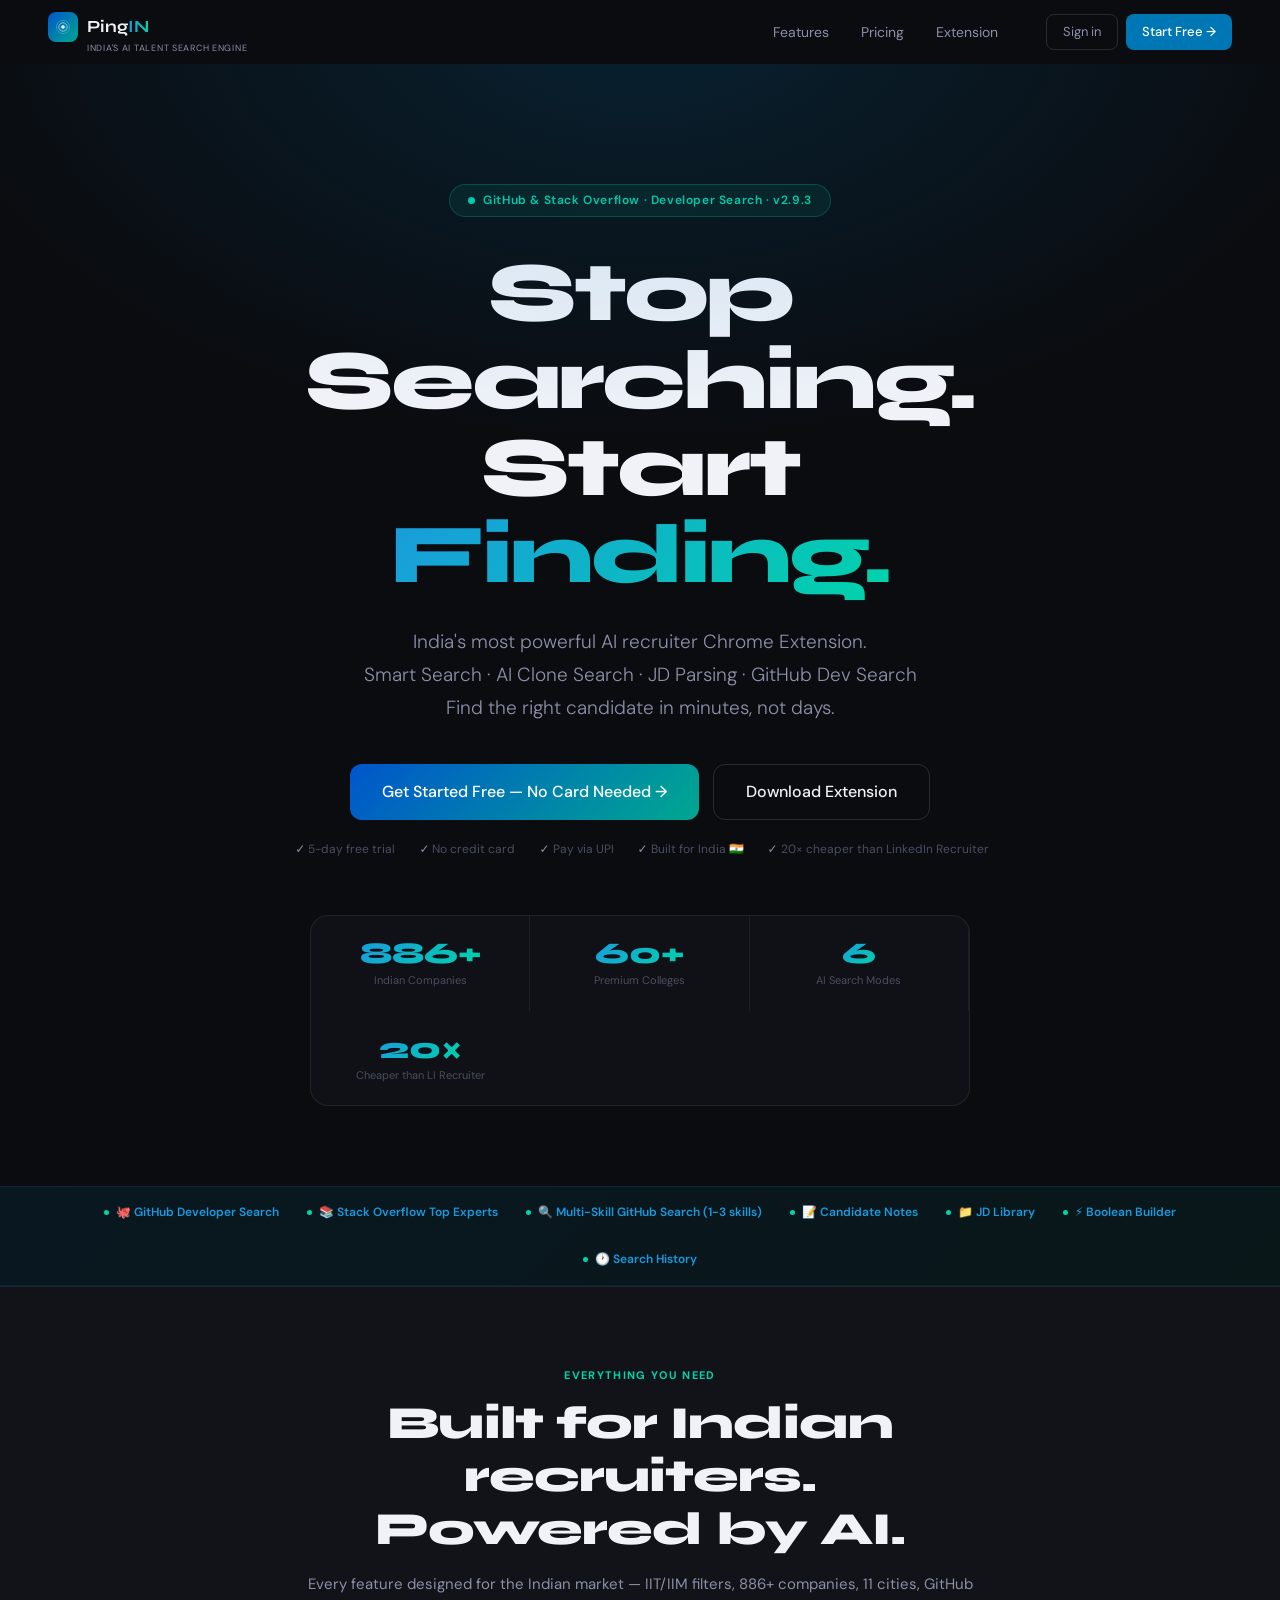
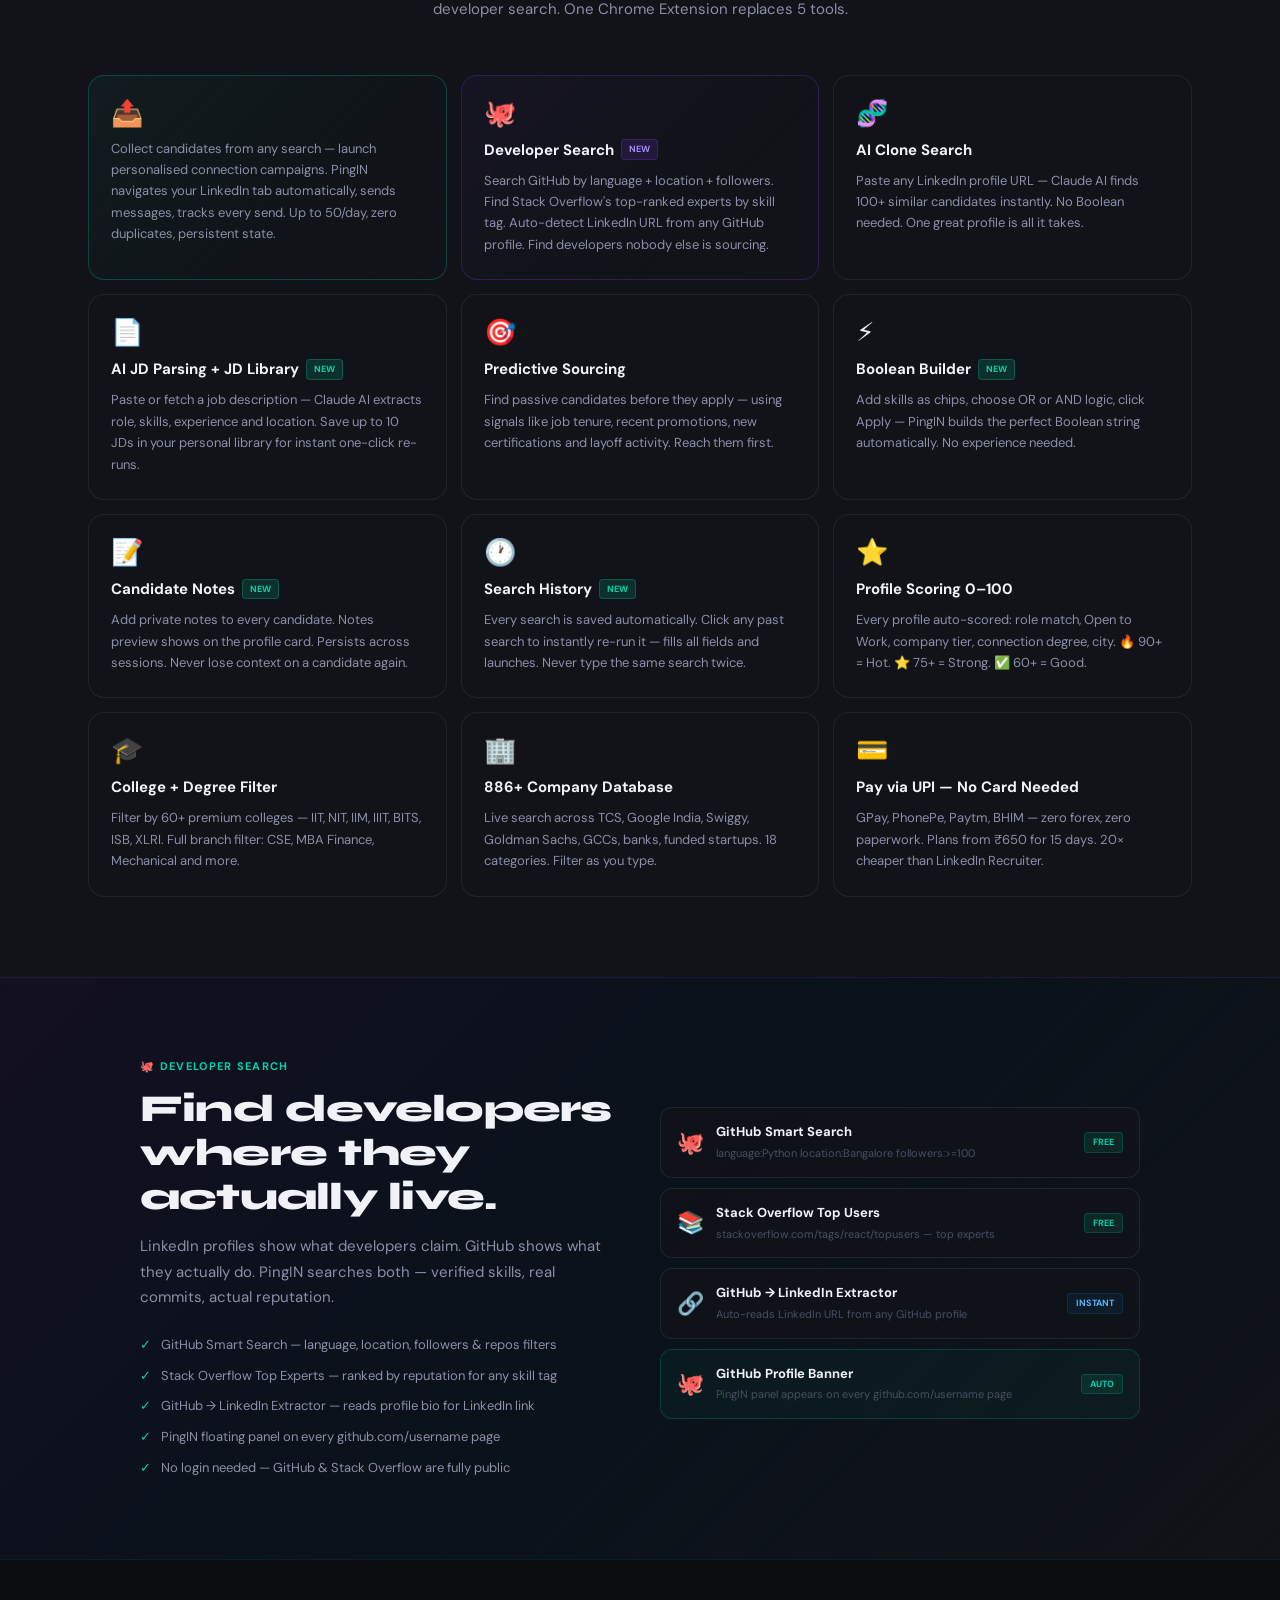
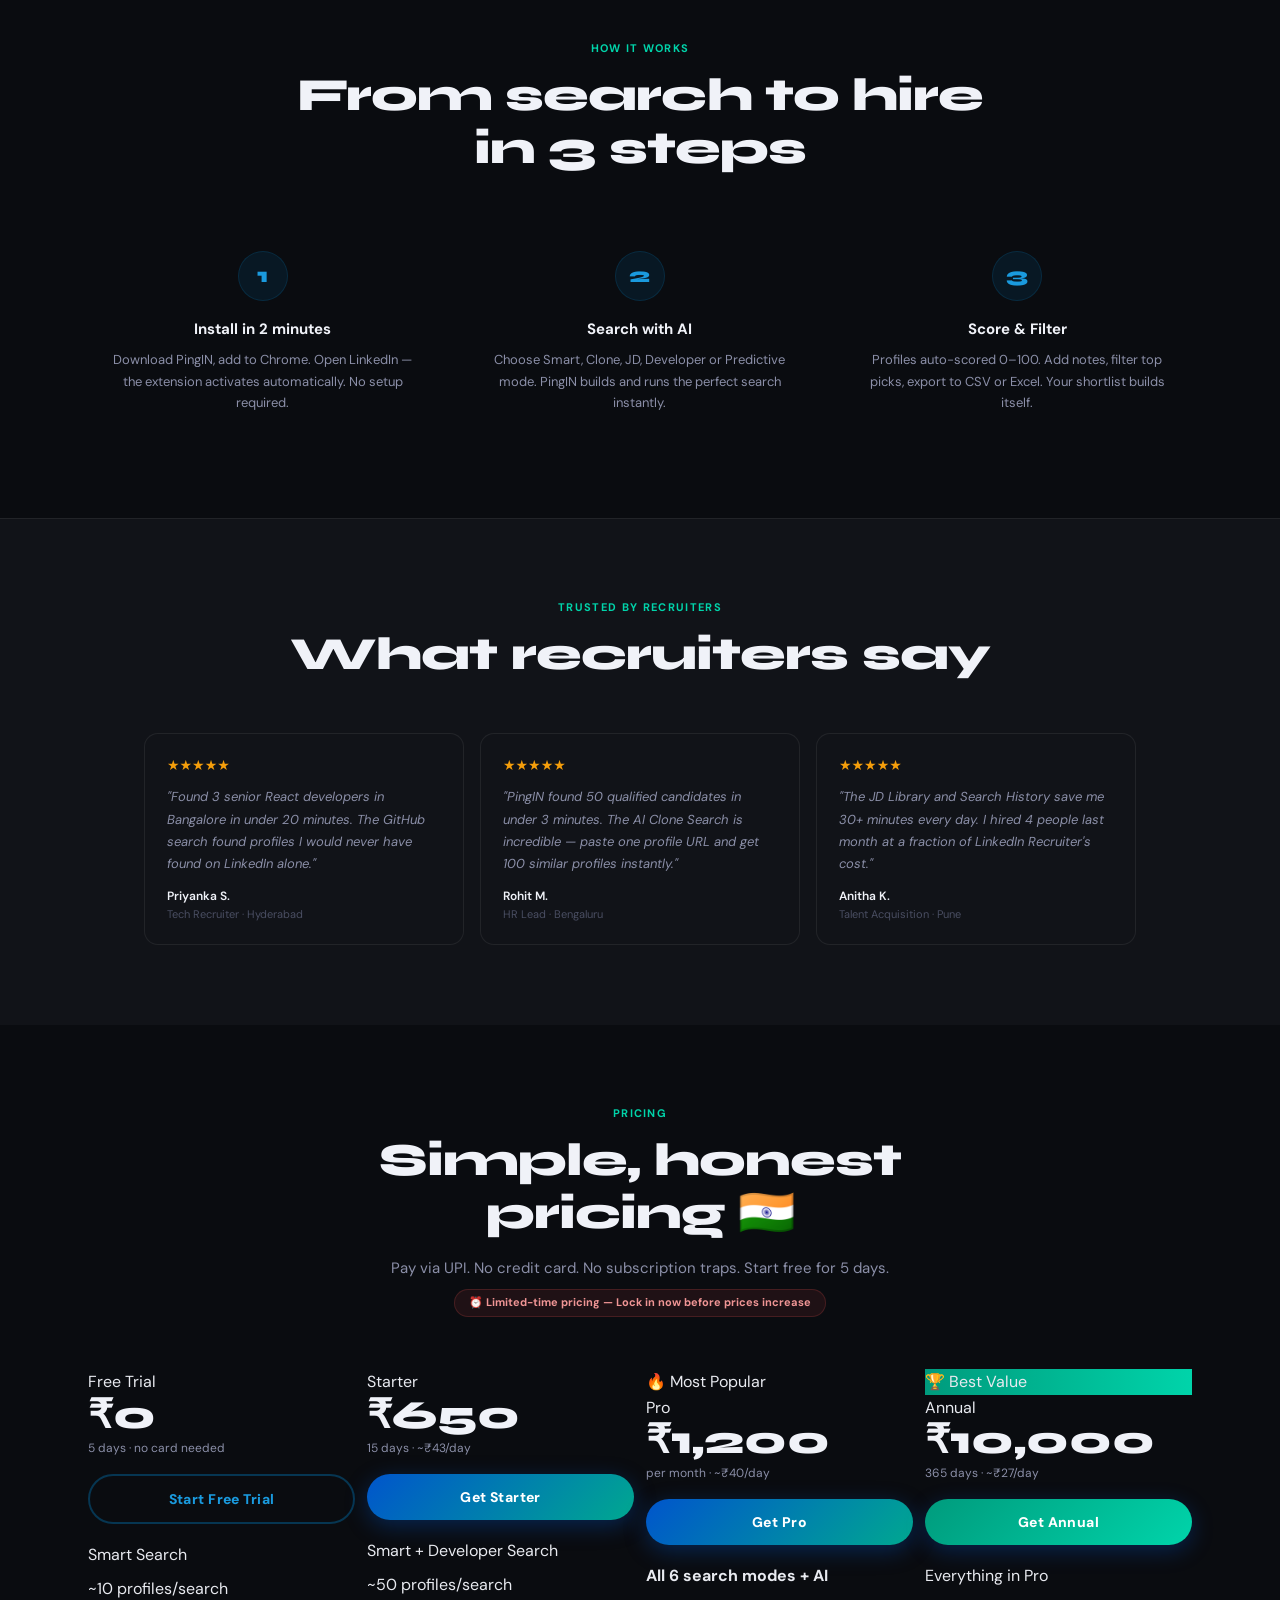
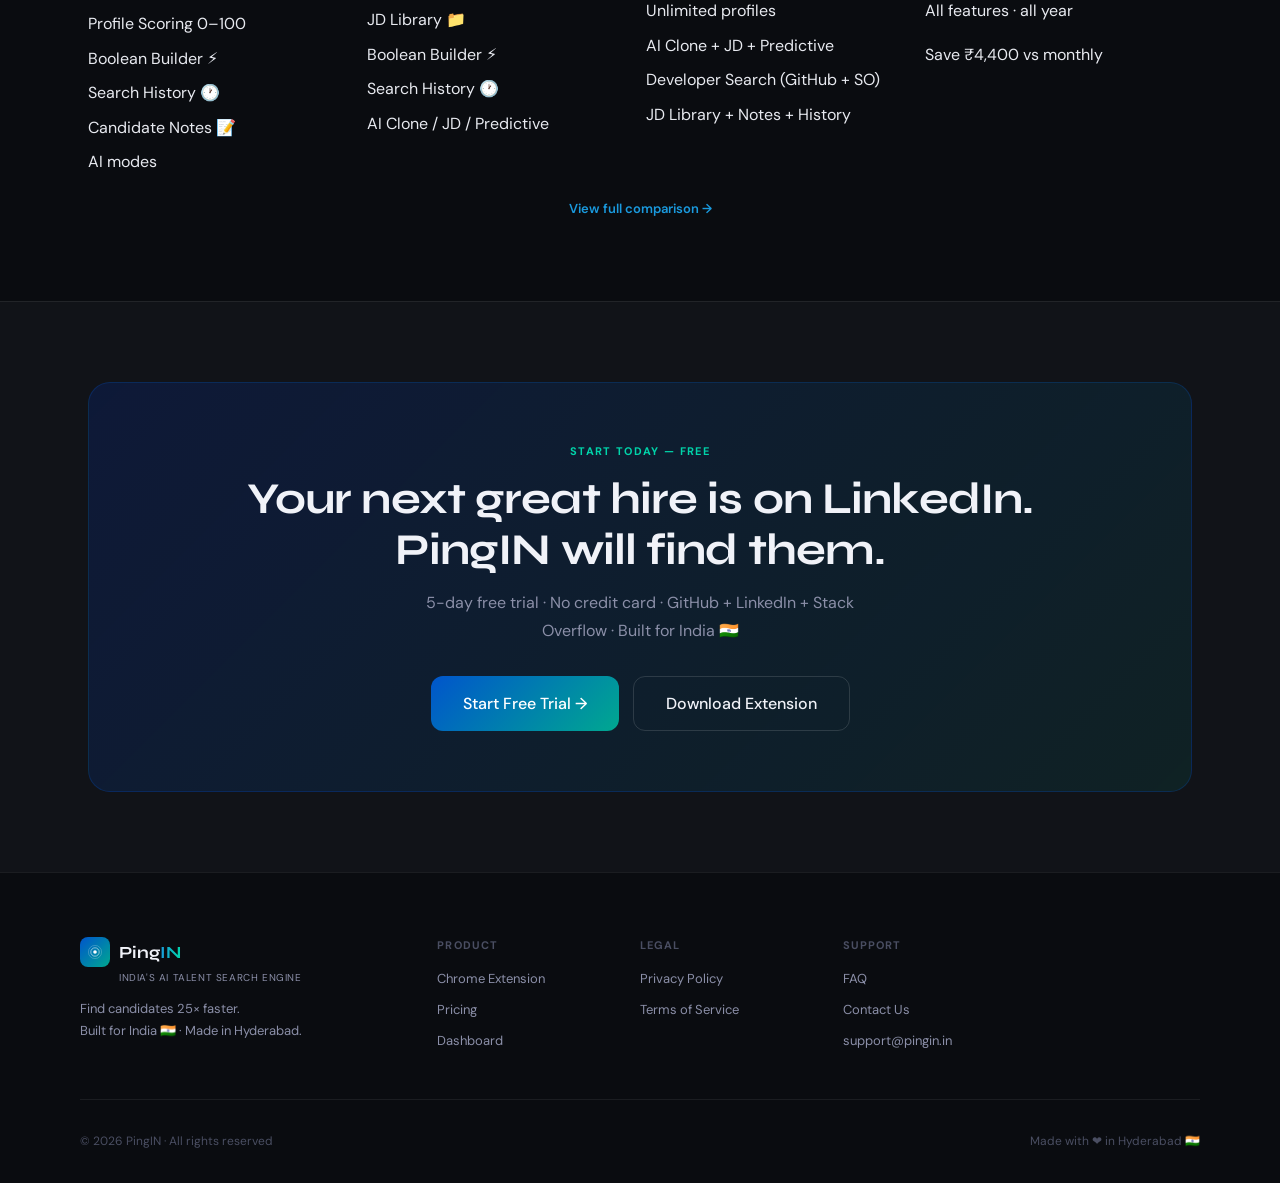
==== index.html @ f62a5e41 "Add files via upload" ====
<!DOCTYPE html>
<html lang="en">
<head>
<meta charset="UTF-8">
<meta name="viewport" content="width=device-width,initial-scale=1.0">
<title>PingIN — India's AI Talent Search Engine</title>
<meta name="description" content="India's most powerful AI recruiter Chrome Extension. Smart Search, AI Clone Search, JD Parsing, Developer Search on GitHub &amp; Stack Overflow. Find candidates 25× faster.">
<link rel="icon" type="image/svg+xml" href="images/favicon.svg">
<link rel="preconnect" href="https://fonts.googleapis.com">
<link href="https://fonts.googleapis.com/css2?family=Syne:wght@700;800;900&family=DM+Sans:opsz,wght@9..40,400;9..40,500;9..40,600&display=swap" rel="stylesheet">
<link rel="stylesheet" href="css/main.css">
<style>
.hero{padding:120px 0 80px;text-align:center;position:relative;overflow:hidden;}
.hero::before{content:'';position:absolute;inset:0;background:radial-gradient(ellipse 80% 55% at 50% -5%,rgba(0,119,181,.2) 0%,transparent 70%);pointer-events:none;}
.hero-inner{max-width:880px;margin:0 auto;padding:0 clamp(20px,4vw,48px);}
.hero-tag{display:inline-flex;align-items:center;gap:8px;background:rgba(0,212,170,.08);border:1px solid rgba(0,212,170,.25);border-radius:100px;padding:6px 18px;font-size:12px;color:#00D4AA;font-weight:600;margin-bottom:32px;letter-spacing:.05em;white-space:normal;}
.hero-tag-dot{width:7px;height:7px;border-radius:50%;background:#00D4AA;animation:blink 2s ease-in-out infinite;flex-shrink:0;}
@keyframes blink{0%,100%{opacity:1}50%{opacity:.25}}
.hero-title{font-family:'Syne',sans-serif;font-size:clamp(40px,7vw,84px);font-weight:900;letter-spacing:-.035em;line-height:1.04;color:#F0F2F8;margin-bottom:26px;}
.grad{background:linear-gradient(135deg,#1A9ADE 0%,#00D4AA 100%);-webkit-background-clip:text;-webkit-text-fill-color:transparent;background-clip:text;}
.hero-sub{font-size:clamp(15px,2vw,19px);color:#8B8FA8;line-height:1.75;max-width:620px;margin:0 auto 40px;}
.hero-actions{display:flex;gap:14px;justify-content:center;flex-wrap:wrap;margin-bottom:20px;}
.hero-trust{display:flex;gap:20px;justify-content:center;flex-wrap:wrap;font-size:12px;color:#4A4E62;margin-bottom:56px;}
.hero-trust strong{color:#8B8FA8;}
.hero-stats{display:grid;grid-template-columns:repeat(3,1fr);border:1px solid rgba(255,255,255,.07);border-radius:18px;overflow:hidden;max-width:660px;margin:0 auto;background:rgba(17,19,24,.8);}
.hs{padding:22px 16px;text-align:center;border-right:1px solid rgba(255,255,255,.06);}
.hs:last-child{border-right:none;}
.hs-n{font-family:'Syne',sans-serif;font-size:30px;font-weight:900;color:#F0F2F8;line-height:1;margin-bottom:5px;}
.hs-l{font-size:11px;color:#4A4E62;line-height:1.4;}

.new-strip{background:linear-gradient(135deg,rgba(0,119,181,.1),rgba(0,212,170,.06));border-top:1px solid rgba(0,119,181,.2);border-bottom:1px solid rgba(0,119,181,.15);padding:16px 0;overflow:hidden;}
.new-strip-inner{display:flex;gap:28px;align-items:center;justify-content:center;flex-wrap:wrap;padding:0 clamp(20px,4vw,48px);}
.ns-item{display:flex;align-items:center;gap:7px;font-size:12px;font-weight:600;color:#1A9ADE;white-space:nowrap;}
.ns-dot{width:5px;height:5px;border-radius:50%;background:#00D4AA;flex-shrink:0;}

.features-grid{display:grid;grid-template-columns:repeat(3,1fr);gap:14px;}
@media(max-width:900px){.features-grid{grid-template-columns:repeat(2,1fr);}}
@media(max-width:560px){.features-grid{grid-template-columns:1fr;}}
.feat-card{background:var(--surf);border:1px solid var(--border);border-radius:16px;padding:24px 22px;transition:border-color .2s,transform .2s;}
.feat-card:hover{border-color:rgba(0,119,181,.3);transform:translateY(-2px);}
.feat-card.hl{border-color:rgba(0,212,170,.25);background:linear-gradient(135deg,rgba(0,212,170,.05) 0%,var(--surf) 70%);}
.feat-card.hl2{border-color:rgba(124,58,237,.25);background:linear-gradient(135deg,rgba(124,58,237,.05) 0%,var(--surf) 70%);}
.feat-icon{font-size:26px;margin-bottom:12px;line-height:1;}
.feat-title{font-size:15px;font-weight:700;color:#F0F2F8;margin-bottom:8px;display:flex;align-items:center;gap:7px;flex-wrap:wrap;}
.feat-badge{font-size:9px;background:rgba(0,212,170,.15);color:#00D4AA;border:1px solid rgba(0,212,170,.25);border-radius:4px;padding:2px 7px;font-weight:700;}
.feat-badge.p{background:rgba(124,58,237,.15);color:#A78BFA;border-color:rgba(124,58,237,.25);}
.feat-desc{font-size:13px;color:#8B8FA8;line-height:1.65;}

.how-grid{display:grid;grid-template-columns:repeat(3,1fr);gap:28px;margin-top:36px;}
@media(max-width:800px){.how-grid{display:grid;grid-template-columns:repeat(3,1fr);gap:28px;margin-top:36px;}}
@media(max-width:480px){.how-grid{display:grid;grid-template-columns:repeat(3,1fr);gap:28px;margin-top:36px;}}
.how-step{text-align:center;padding:24px 16px;}
.how-num{width:50px;height:50px;border-radius:50%;background:rgba(0,119,181,.12);color:#1A9ADE;font-size:21px;font-weight:900;font-family:'Syne',sans-serif;display:flex;align-items:center;justify-content:center;margin:0 auto 16px;border:1px solid rgba(0,119,181,.2);}
.how-title{font-size:15px;font-weight:700;color:#F0F2F8;margin-bottom:8px;}
.how-desc{font-size:13px;color:#8B8FA8;line-height:1.65;}

.dev-section{background:linear-gradient(135deg,rgba(124,58,237,.08),rgba(0,119,181,.06),var(--surf));border-top:1px solid rgba(124,58,237,.15);border-bottom:1px solid rgba(0,119,181,.12);}
.dev-grid{display:grid;grid-template-columns:1fr 1fr;gap:40px;align-items:center;max-width:1000px;margin:0 auto;}
@media(max-width:700px){.dev-grid{grid-template-columns:1fr;}}
.dev-plat{background:rgba(17,19,24,.8);border:1px solid rgba(255,255,255,.08);border-radius:12px;padding:14px 16px;display:flex;align-items:center;gap:12px;margin-bottom:10px;}
.dev-plat-icon{font-size:22px;flex-shrink:0;}
.dev-plat-name{font-size:13px;font-weight:700;color:#F0F2F8;}
.dev-plat-desc{font-size:11px;color:#4A4E62;margin-top:2px;}
.dp-badge{margin-left:auto;font-size:9px;font-weight:700;padding:2px 8px;border-radius:4px;flex-shrink:0;}
.dp-g{background:rgba(0,212,170,.1);color:#00D4AA;border:1px solid rgba(0,212,170,.2);}
.dp-b{background:rgba(0,119,181,.1);color:#5BB5FF;border:1px solid rgba(0,119,181,.2);}

.ov-wrap{background:var(--surf2);border:1px solid var(--border2);border-radius:16px;padding:20px;max-width:360px;}
.ov-hdr{display:flex;align-items:center;gap:8px;margin-bottom:14px;}
.ov-logo{font-size:12px;font-weight:800;color:#F0F2F8;}
.ov-logo b{background:linear-gradient(90deg,#5BB5FF,#00C49A);-webkit-background-clip:text;-webkit-text-fill-color:transparent;}
.ov-live{display:flex;align-items:center;gap:5px;font-size:10px;color:#00D4AA;margin-left:auto;}
.ov-live-dot{width:6px;height:6px;border-radius:50%;background:#00D4AA;animation:blink 1.5s infinite;}
.ov-progress{background:rgba(255,255,255,.04);border:1px solid rgba(255,255,255,.07);border-radius:10px;padding:12px 14px;margin-bottom:10px;}
.ov-label{font-size:9px;color:#4A4E62;margin-bottom:6px;text-transform:uppercase;letter-spacing:.06em;}
.ov-bar{height:5px;background:rgba(255,255,255,.06);border-radius:3px;overflow:hidden;margin-bottom:8px;}
.ov-fill{height:100%;background:linear-gradient(90deg,#0077B5,#00D4AA);border-radius:3px;width:62%;}
.ov-stats{display:flex;gap:16px;}
.ov-sn{font-size:18px;font-weight:900;color:#F0F2F8;font-family:'Syne',sans-serif;line-height:1;}
.ov-sl{font-size:9px;color:#4A4E62;text-transform:uppercase;margin-top:2px;}
.ov-card{background:rgba(255,255,255,.03);border:1px solid rgba(255,255,255,.06);border-radius:8px;padding:8px 10px;display:flex;align-items:center;gap:8px;margin-bottom:6px;}
.ov-av{width:26px;height:26px;border-radius:50%;display:flex;align-items:center;justify-content:center;font-size:9px;font-weight:800;flex-shrink:0;}
.ov-nm{font-size:11px;font-weight:600;color:#E0E4F0;flex:1;}
.ov-st{font-size:9px;font-weight:700;padding:2px 7px;border-radius:4px;}
.st-sent{background:rgba(0,212,170,.1);color:#00D4AA;border:1px solid rgba(0,212,170,.2);}
.st-go{background:rgba(0,119,181,.12);color:#5BB5FF;border:1px solid rgba(0,119,181,.2);}
.st-q{background:rgba(255,255,255,.05);color:#4A4E62;border:1px solid rgba(255,255,255,.08);}

.pricing-grid{display:grid;grid-template-columns:repeat(3,1fr);gap:12px;align-items:start;}
@media(max-width:1000px){.pricing-grid{grid-template-columns:repeat(2,1fr);}}
@media(max-width:560px){.pricing-grid{grid-template-columns:1fr;}}

.trust-row{display:flex;gap:16px;flex-wrap:wrap;justify-content:center;}
.trust-card{background:var(--surf);border:1px solid var(--border);border-radius:14px;padding:20px 22px;flex:1;min-width:240px;max-width:320px;}
.trust-stars{color:#F59E0B;font-size:14px;margin-bottom:10px;}
.trust-text{font-size:13px;color:#8B8FA8;line-height:1.7;margin-bottom:12px;font-style:italic;}
.trust-author{font-size:12px;font-weight:600;color:#F0F2F8;}
.trust-role{font-size:11px;color:#4A4E62;}

.section{padding:80px clamp(20px,4vw,48px);}
.section-center{text-align:center;max-width:700px;margin:0 auto 52px;}
.section-tag{font-size:11px;font-weight:700;letter-spacing:.12em;text-transform:uppercase;color:#00D4AA;margin-bottom:12px;}
.section-title{font-family:'Syne',sans-serif;font-size:clamp(28px,4vw,46px);font-weight:800;letter-spacing:-.02em;color:#F0F2F8;margin-bottom:16px;}
.section-sub{font-size:15px;color:#8B8FA8;line-height:1.7;}
.reveal{opacity:0;transform:translateY(24px);transition:opacity .6s,transform .6s;}
.reveal.visible{opacity:1;transform:translateY(0);}

.two-col-section{display:grid;grid-template-columns:1fr 1fr;gap:48px;align-items:center;}
@media(max-width:768px){.two-col-section{grid-template-columns:1fr!important;gap:32px!important;}}
@media(max-width:768px){.whats-new-grid{grid-template-columns:1fr!important;}}
</style>
</head>
<body>

<!-- NAV -->
<nav class="nav" id="nav" style="position:relative;">
  <div class="nav-inner">
    <a href="index.html" class="logo" style="flex-direction:column;align-items:flex-start;gap:2px;">
      <div style="display:flex;align-items:center;gap:9px;">
        <span style="display:inline-flex;width:30px;height:30px;border-radius:8px;background:linear-gradient(135deg,#0055CC,#00A890);align-items:center;justify-content:center;flex-shrink:0;"><svg width="18" height="18" viewBox="0 0 60 60" fill="none"><circle cx="30" cy="30" r="6" fill="white"/><circle cx="30" cy="30" r="14" fill="none" stroke="white" stroke-width="2.5" opacity=".7"/><circle cx="30" cy="30" r="22" fill="none" stroke="white" stroke-width="2" opacity=".35"/></svg></span>
        <span class="logo-text">Ping<span style="background:linear-gradient(90deg,#1A9ADE,#00D4AA);-webkit-background-clip:text;-webkit-text-fill-color:transparent">IN</span></span>
      </div>
      <span style="font-size:9px;color:#8B8FA8;letter-spacing:.08em;text-transform:uppercase;padding-left:39px;line-height:1;">India's AI Talent Search Engine</span>
    </a>
    <div class="nav-links">
      <a href="#features">Features</a>
      <a href="pricing.html">Pricing</a>
      <a href="extension.html">Extension</a>
    </div>
    <div class="nav-cta" id="nav-cta">
      <a href="login.html" class="btn-ghost-sm">Sign in</a>
      <a href="login.html" class="btn-primary-sm">Start Free →</a>
    </div>
    <button class="hamburger" id="hamburger"><span></span><span></span><span></span></button>
  </div>
  <div class="mobile-menu" id="mobile-menu" style="position:relative;z-index:999;">
    <a href="#features">Features</a>
    <a href="pricing.html">Pricing</a>
    <a href="extension.html">Extension</a>
    <a href="login.html">Sign in</a>
  </div>
</nav>

<!-- HERO -->
<section class="hero">
  <div class="hero-inner">
    <div class="hero-tag" style="flex-wrap:wrap;text-align:center;max-width:90vw;line-height:1.6;"><span class="hero-tag-dot" style="flex-shrink:0;"></span>GitHub &amp; Stack Overflow · Developer Search · v2.9.3</div>
    <h1 class="hero-title">Stop Searching.<br>Start <span class="grad">Finding.</span></h1>
    <p class="hero-sub">India's most powerful AI recruiter Chrome Extension.<br>Smart Search · AI Clone Search · JD Parsing · GitHub Dev Search<br>Find the right candidate in minutes, not days.</p>
    <div class="hero-actions">
      <a href="login.html" class="btn-primary btn-lg" style="background:linear-gradient(135deg,#0055CC,#00A890);border:none;">Get Started Free — No Card Needed →</a>
      <a href="extension.html" class="btn-outline btn-lg">Download Extension</a>
    </div>
    <div class="hero-trust">
      <span><strong>✓</strong> 5-day free trial</span>
      <span><strong>✓</strong> No credit card</span>
      <span><strong>✓</strong> Pay via UPI</span>
      <span><strong>✓</strong> Built for India 🇮🇳</span>
      <span><strong>✓</strong> 20× cheaper than LinkedIn Recruiter</span>
    </div>
    <div class="hero-stats">
      <div class="hs"><div class="hs-n"><span class="grad">886+</span></div><div class="hs-l">Indian Companies</div></div>
      <div class="hs"><div class="hs-n"><span class="grad">60+</span></div><div class="hs-l">Premium Colleges</div></div>
      <div class="hs"><div class="hs-n"><span class="grad">6</span></div><div class="hs-l">AI Search Modes</div></div>
      <div class="hs"><div class="hs-n"><span class="grad">20×</span></div><div class="hs-l">Cheaper than LI Recruiter</div></div>
    </div>
  </div>
</section>

<!-- NEW FEATURES STRIP -->
<div class="new-strip">
  <div class="new-strip-inner">
    <div class="ns-item"><span class="ns-dot"></span>🐙 GitHub Developer Search</div>
    <div class="ns-item"><span class="ns-dot"></span>📚 Stack Overflow Top Experts</div>
    <div class="ns-item"><span class="ns-dot"></span>🔍 Multi-Skill GitHub Search (1-3 skills)</div>
    
    <div class="ns-item"><span class="ns-dot"></span>📝 Candidate Notes</div>
    <div class="ns-item"><span class="ns-dot"></span>📁 JD Library</div>
    <div class="ns-item"><span class="ns-dot"></span>⚡ Boolean Builder</div>
    <div class="ns-item"><span class="ns-dot"></span>🕐 Search History</div>
  </div>
</div>

<!-- FEATURES -->
<section class="section" id="features" style="background:var(--surf);border-top:1px solid var(--border);">
  <div class="container">
    <div class="section-center reveal">
      <div class="section-tag">Everything you need</div>
      <h2 class="section-title">Built for Indian recruiters.<br>Powered by AI.</h2>
      <p class="section-sub">Every feature designed for the Indian market — IIT/IIM filters, 886+ companies, 11 cities, GitHub developer search. One Chrome Extension replaces 5 tools.</p>
    </div>
    <div class="features-grid">
      <div class="feat-card hl reveal">
        <div class="feat-icon">📤</div>
        
        <div class="feat-desc">Collect candidates from any search — launch personalised connection campaigns. PingIN navigates your LinkedIn tab automatically, sends messages, tracks every send. Up to 50/day, zero duplicates, persistent state.</div>
      </div>
      <div class="feat-card hl2 reveal">
        <div class="feat-icon">🐙</div>
        <div class="feat-title">Developer Search <span class="feat-badge p">NEW</span></div>
        <div class="feat-desc">Search GitHub by language + location + followers. Find Stack Overflow's top-ranked experts by skill tag. Auto-detect LinkedIn URL from any GitHub profile. Find developers nobody else is sourcing.</div>
      </div>
      <div class="feat-card reveal">
        <div class="feat-icon">🧬</div>
        <div class="feat-title">AI Clone Search</div>
        <div class="feat-desc">Paste any LinkedIn profile URL — Claude AI finds 100+ similar candidates instantly. No Boolean needed. One great profile is all it takes.</div>
      </div>
      <div class="feat-card reveal">
        <div class="feat-icon">📄</div>
        <div class="feat-title">AI JD Parsing + JD Library <span class="feat-badge">NEW</span></div>
        <div class="feat-desc">Paste or fetch a job description — Claude AI extracts role, skills, experience and location. Save up to 10 JDs in your personal library for instant one-click re-runs.</div>
      </div>
      <div class="feat-card reveal">
        <div class="feat-icon">🎯</div>
        <div class="feat-title">Predictive Sourcing</div>
        <div class="feat-desc">Find passive candidates before they apply — using signals like job tenure, recent promotions, new certifications and layoff activity. Reach them first.</div>
      </div>
      <div class="feat-card reveal">
        <div class="feat-icon">⚡</div>
        <div class="feat-title">Boolean Builder <span class="feat-badge">NEW</span></div>
        <div class="feat-desc">Add skills as chips, choose OR or AND logic, click Apply — PingIN builds the perfect Boolean string automatically. No experience needed.</div>
      </div>
      <div class="feat-card reveal">
        <div class="feat-icon">📝</div>
        <div class="feat-title">Candidate Notes <span class="feat-badge">NEW</span></div>
        <div class="feat-desc">Add private notes to every candidate. Notes preview shows on the profile card. Persists across sessions. Never lose context on a candidate again.</div>
      </div>
      <div class="feat-card reveal">
        <div class="feat-icon">🕐</div>
        <div class="feat-title">Search History <span class="feat-badge">NEW</span></div>
        <div class="feat-desc">Every search is saved automatically. Click any past search to instantly re-run it — fills all fields and launches. Never type the same search twice.</div>
      </div>
      <div class="feat-card reveal">
        <div class="feat-icon">⭐</div>
        <div class="feat-title">Profile Scoring 0–100</div>
        <div class="feat-desc">Every profile auto-scored: role match, Open to Work, company tier, connection degree, city. 🔥 90+ = Hot. ⭐ 75+ = Strong. ✅ 60+ = Good.</div>
      </div>
      <div class="feat-card reveal">
        <div class="feat-icon">🎓</div>
        <div class="feat-title">College + Degree Filter</div>
        <div class="feat-desc">Filter by 60+ premium colleges — IIT, NIT, IIM, IIIT, BITS, ISB, XLRI. Full branch filter: CSE, MBA Finance, Mechanical and more.</div>
      </div>
      <div class="feat-card reveal">
        <div class="feat-icon">🏢</div>
        <div class="feat-title">886+ Company Database</div>
        <div class="feat-desc">Live search across TCS, Google India, Swiggy, Goldman Sachs, GCCs, banks, funded startups. 18 categories. Filter as you type.</div>
      </div>
      <div class="feat-card reveal">
        <div class="feat-icon">💳</div>
        <div class="feat-title">Pay via UPI — No Card Needed</div>
        <div class="feat-desc">GPay, PhonePe, Paytm, BHIM — zero forex, zero paperwork. Plans from ₹650 for 15 days. 20× cheaper than LinkedIn Recruiter.</div>
      </div>
    </div>
  </div>
</section>

<!-- DEVELOPER SECTION -->
<section class="section dev-section">
  <div class="container">
    <div class="dev-grid">
      <div class="reveal">
        <div class="section-tag">🐙 Developer Search</div>
        <h2 class="section-title" style="font-size:clamp(24px,3.5vw,38px);margin-bottom:16px;">Find developers where they actually live.</h2>
        <p style="font-size:15px;color:#8B8FA8;line-height:1.7;margin-bottom:24px;">LinkedIn profiles show what developers claim. GitHub shows what they actually do. PingIN searches both — verified skills, real commits, actual reputation.</p>
        <div style="display:flex;flex-direction:column;gap:10px;">
          <div style="display:flex;gap:10px;font-size:13px;color:#8B8FA8;"><span style="color:#00D4AA;font-weight:700;flex-shrink:0;">✓</span>GitHub Smart Search — language, location, followers &amp; repos filters</div>
          <div style="display:flex;gap:10px;font-size:13px;color:#8B8FA8;"><span style="color:#00D4AA;font-weight:700;flex-shrink:0;">✓</span>Stack Overflow Top Experts — ranked by reputation for any skill tag</div>
          <div style="display:flex;gap:10px;font-size:13px;color:#8B8FA8;"><span style="color:#00D4AA;font-weight:700;flex-shrink:0;">✓</span>GitHub → LinkedIn Extractor — reads profile bio for LinkedIn link</div>
          <div style="display:flex;gap:10px;font-size:13px;color:#8B8FA8;"><span style="color:#00D4AA;font-weight:700;flex-shrink:0;">✓</span>PingIN floating panel on every github.com/username page</div>
          <div style="display:flex;gap:10px;font-size:13px;color:#8B8FA8;"><span style="color:#00D4AA;font-weight:700;flex-shrink:0;">✓</span>No login needed — GitHub &amp; Stack Overflow are fully public</div>
        </div>
      </div>
      <div class="reveal">
        <div class="dev-plat"><div class="dev-plat-icon">🐙</div><div><div class="dev-plat-name">GitHub Smart Search</div><div class="dev-plat-desc">language:Python location:Bangalore followers:>=100</div></div><div class="dp-badge dp-g">FREE</div></div>
        <div class="dev-plat"><div class="dev-plat-icon">📚</div><div><div class="dev-plat-name">Stack Overflow Top Users</div><div class="dev-plat-desc">stackoverflow.com/tags/react/topusers — top experts</div></div><div class="dp-badge dp-g">FREE</div></div>
        <div class="dev-plat"><div class="dev-plat-icon">🔗</div><div><div class="dev-plat-name">GitHub → LinkedIn Extractor</div><div class="dev-plat-desc">Auto-reads LinkedIn URL from any GitHub profile</div></div><div class="dp-badge dp-b">INSTANT</div></div>
        <div class="dev-plat" style="border-color:rgba(0,212,170,.2);background:rgba(0,212,170,.04);"><div class="dev-plat-icon">🐙</div><div><div class="dev-plat-name">GitHub Profile Banner</div><div class="dev-plat-desc">PingIN panel appears on every github.com/username page</div></div><div class="dp-badge dp-g">AUTO</div></div>
      </div>
    </div>
  </div>
</section>

<!-- HOW IT WORKS -->
<section class="section">
  <div class="container">
    <div class="section-center reveal">
      <div class="section-tag">How it works</div>
      <h2 class="section-title">From search to hire in 3 steps</h2>
    </div>
    <div class="how-grid">
      <div class="how-step reveal"><div class="how-num">1</div><div class="how-title">Install in 2 minutes</div><div class="how-desc">Download PingIN, add to Chrome. Open LinkedIn — the extension activates automatically. No setup required.</div></div>
      <div class="how-step reveal"><div class="how-num">2</div><div class="how-title">Search with AI</div><div class="how-desc">Choose Smart, Clone, JD, Developer or Predictive mode. PingIN builds and runs the perfect search instantly.</div></div>
      <div class="how-step reveal"><div class="how-num">3</div><div class="how-title">Score &amp; Filter</div><div class="how-desc">Profiles auto-scored 0–100. Add notes, filter top picks, export to CSV or Excel. Your shortlist builds itself.</div></div>
      
    </div>
  </div>
</section>

<!-- TESTIMONIALS -->
<section class="section" style="background:var(--surf);border-top:1px solid var(--border);">
  <div class="container">
    <div class="section-center reveal">
      <div class="section-tag">Trusted by Recruiters</div>
      <h2 class="section-title">What recruiters say</h2>
    </div>
    <div class="trust-row reveal">
      <div class="trust-card">
        <div class="trust-stars">★★★★★</div>
        <div class="trust-text">"Found 3 senior React developers in Bangalore in under 20 minutes. The GitHub search found profiles I would never have found on LinkedIn alone."</div>
        <div class="trust-author">Priyanka S.</div>
        <div class="trust-role">Tech Recruiter · Hyderabad</div>
      </div>
      <div class="trust-card">
        <div class="trust-stars">★★★★★</div>
        <div class="trust-text">"PingIN found 50 qualified candidates in under 3 minutes. The AI Clone Search is incredible — paste one profile URL and get 100 similar profiles instantly."</div>
        <div class="trust-author">Rohit M.</div>
        <div class="trust-role">HR Lead · Bengaluru</div>
      </div>
      <div class="trust-card">
        <div class="trust-stars">★★★★★</div>
        <div class="trust-text">"The JD Library and Search History save me 30+ minutes every day. I hired 4 people last month at a fraction of LinkedIn Recruiter's cost."</div>
        <div class="trust-author">Anitha K.</div>
        <div class="trust-role">Talent Acquisition · Pune</div>
      </div>
    </div>
  </div>
</section>

<!-- PRICING PREVIEW -->
<section class="section">
  <div class="container">
    <div class="section-center reveal">
      <div class="section-tag">Pricing</div>
      <h2 class="section-title">Simple, honest pricing 🇮🇳</h2>
      <p class="section-sub">Pay via UPI. No credit card. No subscription traps. Start free for 5 days.</p>
      <div style="display:inline-block;background:rgba(226,75,74,.1);border:1px solid rgba(226,75,74,.2);color:#F09595;font-size:11px;font-weight:700;padding:4px 14px;border-radius:100px;margin-top:8px;">⏰ Limited-time pricing — Lock in now before prices increase</div>
    </div>
    <div class="pricing-grid">
      <div class="price-card reveal"><div class="price-name">Free Trial</div><div class="price-amt">₹0</div><div class="price-period">5 days · no card needed</div><button class="price-btn outline" onclick="location.href='login.html'">Start Free Trial</button><div class="price-feats"><div class="pf">Smart Search</div><div class="pf">~10 profiles/search</div><div class="pf">Profile Scoring 0–100</div><div class="pf">Boolean Builder ⚡</div><div class="pf">Search History 🕐</div><div class="pf">Candidate Notes 📝</div><div class="pf no">AI modes</div></div></div>
      <div class="price-card reveal"><div class="price-name">Starter</div><div class="price-amt">₹650</div><div class="price-period">15 days · ~₹43/day</div><button class="price-btn primary" onclick="checkAuthThenPay('starter')">Get Starter</button><div class="price-feats"><div class="pf">Smart + Developer Search</div><div class="pf">~50 profiles/search</div><div class="pf">JD Library 📁</div><div class="pf">Boolean Builder ⚡</div><div class="pf">Search History 🕐</div><div class="pf no">AI Clone / JD / Predictive</div></div></div>
      <div class="price-card featured reveal"><div class="price-badge">🔥 Most Popular</div><div class="price-name">Pro</div><div class="price-amt">₹1,200</div><div class="price-period">per month · ~₹40/day</div><button class="price-btn primary" onclick="checkAuthThenPay('pro')">Get Pro</button><div class="price-feats"><div class="pf"><strong>All 6 search modes + AI</strong></div><div class="pf">Unlimited profiles</div><div class="pf">AI Clone + JD + Predictive</div><div class="pf">Developer Search (GitHub + SO)</div><div class="pf">JD Library + Notes + History</div></div></div>
      <div class="price-card reveal" style="border-color:rgba(0,212,170,.3);"><div class="price-badge" style="background:linear-gradient(90deg,#009B7D,#00D4AA);">🏆 Best Value</div><div class="price-name">Annual</div><div class="price-amt" style="font-size:30px;">₹10,000</div><div class="price-period">365 days · ~₹27/day</div><button class="price-btn" onclick="checkAuthThenPay('annual')" style="background:linear-gradient(135deg,#009B7D,#00D4AA);">Get Annual</button><div class="price-feats"><div class="pf">Everything in Pro</div><div class="pf">All features · all year</div><div class="pf"></div><div class="pf">Save ₹4,400 vs monthly</div></div></div>
    </div>
    <div style="text-align:center;margin-top:20px;"><a href="pricing.html" style="font-size:13px;color:#1A9ADE;font-weight:600;">View full comparison →</a></div>
  </div>
</section>

<!-- CTA -->
<section class="section" style="background:var(--surf);border-top:1px solid var(--border);">
  <div class="container">
    <div style="background:linear-gradient(135deg,rgba(0,55,204,.18),rgba(0,168,144,.1));border:1px solid rgba(0,85,204,.25);border-radius:22px;padding:60px 40px;text-align:center;" class="reveal">
      <div style="font-size:11px;font-weight:700;letter-spacing:.12em;text-transform:uppercase;color:#00D4AA;margin-bottom:14px;">Start today — free</div>
      <h2 style="font-family:'Syne',sans-serif;font-size:clamp(24px,4vw,44px);color:#F0F2F8;margin-bottom:14px;letter-spacing:-.02em;">Your next great hire is on LinkedIn.<br>PingIN will find them.</h2>
      <p style="font-size:16px;color:#8B8FA8;margin-bottom:32px;max-width:480px;margin-left:auto;margin-right:auto;line-height:1.7;">5-day free trial · No credit card · GitHub + LinkedIn + Stack Overflow · Built for India 🇮🇳</p>
      <div style="display:flex;gap:14px;justify-content:center;flex-wrap:wrap;">
        <a href="login.html" class="btn-primary btn-lg" style="background:linear-gradient(135deg,#0055CC,#00A890);border:none;">Start Free Trial →</a>
        <a href="extension.html" class="btn-outline btn-lg">Download Extension</a>
      </div>
    </div>
  </div>
</section>

<!-- FOOTER -->
<footer class="footer">
  <div class="container">
    <div class="footer-grid">
      <div class="footer-brand">
        <a href="index.html" class="logo" style="flex-direction:column;align-items:flex-start;gap:3px;">
          <div style="display:flex;align-items:center;gap:9px;"><span style="display:inline-flex;width:30px;height:30px;border-radius:8px;background:linear-gradient(135deg,#0055CC,#00A890);align-items:center;justify-content:center;flex-shrink:0;"><svg width="18" height="18" viewBox="0 0 60 60" fill="none"><circle cx="30" cy="30" r="6" fill="white"/><circle cx="30" cy="30" r="14" fill="none" stroke="white" stroke-width="2.5" opacity=".7"/><circle cx="30" cy="30" r="22" fill="none" stroke="white" stroke-width="2" opacity=".35"/></svg></span><span class="logo-text">Ping<span style="background:linear-gradient(90deg,#1A9ADE,#00D4AA);-webkit-background-clip:text;-webkit-text-fill-color:transparent">IN</span></span></div>
          <span style="font-size:10px;color:#8B8FA8;letter-spacing:.06em;text-transform:uppercase;padding-left:39px;">India's AI Talent Search Engine</span>
        </a>
        <p style="margin-top:12px;font-size:13px;color:#8B8FA8;line-height:1.7;">Find candidates 25× faster.<br>Built for India 🇮🇳 · Made in Hyderabad.</p>
      </div>
      <div class="footer-col"><div class="fc-title">Product</div><a href="extension.html">Chrome Extension</a><a href="pricing.html">Pricing</a><a href="dashboard.html">Dashboard</a></div>
      <div class="footer-col"><div class="fc-title">Legal</div><a href="privacy.html">Privacy Policy</a><a href="terms.html">Terms of Service</a></div>
      <div class="footer-col"><div class="fc-title">Support</div><a href="faq.html">FAQ</a><a href="contact.html">Contact Us</a><a href="mailto:support@pingin.in">support@pingin.in</a></div>
    </div>
    <div class="footer-bottom"><span>© 2026 PingIN · All rights reserved</span><span>Made with ❤️ in Hyderabad 🇮🇳</span></div>
  </div>
</footer>

<script src="js/pingin.js"></script>
<script src="js/nav.js"></script>
<script>
const obs = new IntersectionObserver(entries=>{entries.forEach(e=>{if(e.isIntersecting){e.target.classList.add('visible');obs.unobserve(e.target);}});},{threshold:.1});
document.querySelectorAll('.reveal').forEach(el=>obs.observe(el));
</script>
<script>
function checkAuthThenPay(plan) {
  try {
    var s = JSON.parse(localStorage.getItem('pingin_session') || 'null');
    if (s && s.email && s.loginAt) { window.location.href = 'payment.html?plan=' + plan; return; }
  } catch(e) {}
  window.location.href = 'login.html?plan=' + plan;
}
</script>

<!-- PingIN Visitor Tracking -->
<script>
(function() {
  try {
    // Page key from URL
    var page = location.pathname.replace(/\/$/,'').split('/').pop().replace('.html','') || 'home';
    if (!page || page === '') page = 'home';
    var NS = 'pingin-in-v1';

    // Hit: total page view
    fetch('https://api.countapi.xyz/hit/' + NS + '/' + page)
      .catch(function(){});

    // Hit: total site visits (all pages combined)
    fetch('https://api.countapi.xyz/hit/' + NS + '/total')
      .catch(function(){});

    // Hit: today's visits using date key
    var today = new Date().toISOString().slice(0,10).replace(/-/g,'');
    fetch('https://api.countapi.xyz/hit/' + NS + '/day-' + today)
      .catch(function(){});

    // Hit: this week
    var d = new Date();
    var week = d.getFullYear() + 'W' + Math.ceil((((d - new Date(d.getFullYear(),0,1))/864e5)+1)/7);
    fetch('https://api.countapi.xyz/hit/' + NS + '/week-' + week)
      .catch(function(){});
  } catch(e) {}
})();
</script>
</body>
</html>
---- css/main.css ----
/* ══════════════════════════════════════
   RESET & BASE
══════════════════════════════════════ */
*,*::before,*::after{box-sizing:border-box;margin:0;padding:0;}
html{scroll-behavior:smooth;}
body{font-family:'Inter','DM Sans',system-ui,sans-serif;background:#0A0C10;color:#E8EAF0;line-height:1.6;overflow-x:hidden;}
img{max-width:100%;display:block;}
a{text-decoration:none;color:inherit;}

/* ══════════════════════════════════════
   CSS VARIABLES
══════════════════════════════════════ */
:root{
  --blue:#0077B5;--blue-l:#1A9ADE;--blue-d:#005c8e;
  --accent:#00D4AA;--green:#1D9E75;--amber:#BA7517;--red:#E24B4A;
  --tp:#F0F2F8;--ts:#8B8FA8;--tm:#4A4E62;
  --bg:#0A0C10;--surf:#111318;--surf2:#181B22;--surf3:#232839;
  --border:rgba(255,255,255,0.07);--border2:rgba(255,255,255,0.13);
  --r:10px;--rl:16px;
  --max-w:1200px;--gutter:clamp(16px,4vw,40px);
}

/* ══════════════════════════════════════
   LAYOUT
══════════════════════════════════════ */
.container{max-width:var(--max-w);margin:0 auto;padding:0 var(--gutter);}
.container-narrow{max-width:900px;margin:0 auto;padding:0 var(--gutter);}

/* ══════════════════════════════════════
   TYPOGRAPHY
══════════════════════════════════════ */
h1,h2,h3,h4{font-family:'Syne',system-ui,sans-serif;font-weight:700;line-height:1.15;color:var(--tp);}
.section-tag{font-size:11px;font-weight:700;letter-spacing:.12em;text-transform:uppercase;color:var(--accent);margin-bottom:.875rem;}
.section-title{font-size:clamp(28px,4vw,46px);font-weight:800;letter-spacing:-.02em;margin-bottom:2.5rem;}
.gradient-text{background:linear-gradient(135deg,var(--blue-l),var(--accent));-webkit-background-clip:text;-webkit-text-fill-color:transparent;background-clip:text;}

/* ══════════════════════════════════════
   BUTTONS
══════════════════════════════════════ */
.btn-primary{display:inline-flex;align-items:center;justify-content:center;gap:8px;padding:11px 24px;border-radius:var(--r);background:var(--blue);color:white;font-size:14px;font-weight:500;font-family:inherit;border:none;cursor:pointer;transition:all .2s;}
.btn-primary:hover{background:var(--blue-l);transform:translateY(-1px);}
.btn-primary.btn-lg{padding:14px 32px;font-size:16px;border-radius:12px;}
.btn-outline{display:inline-flex;align-items:center;justify-content:center;gap:8px;padding:11px 24px;border-radius:var(--r);background:transparent;color:var(--tp);font-size:14px;font-weight:500;font-family:inherit;border:1px solid var(--border2);cursor:pointer;transition:all .2s;}
.btn-outline:hover{border-color:rgba(255,255,255,.3);background:rgba(255,255,255,.04);}
.btn-outline.btn-lg{padding:14px 32px;font-size:16px;border-radius:12px;}
.btn-outline:disabled{opacity:.4;cursor:not-allowed;}
.btn-primary-sm{display:inline-flex;align-items:center;padding:7px 16px;border-radius:8px;background:var(--blue);color:white;font-size:13px;font-weight:500;transition:all .15s;}
.btn-primary-sm:hover{background:var(--blue-l);}
.btn-ghost-sm{display:inline-flex;align-items:center;padding:7px 16px;border-radius:8px;background:transparent;color:var(--ts);font-size:13px;border:1px solid var(--border2);cursor:pointer;transition:all .15s;}
.btn-ghost-sm:hover{color:var(--tp);}

/* ══════════════════════════════════════
   NAV
══════════════════════════════════════ */
.nav{position:fixed;top:0;left:0;right:0;z-index:100;transition:background .3s,box-shadow .3s;padding:0 var(--gutter);}
.nav.scrolled{background:rgba(10,12,16,.97);box-shadow:0 1px 0 var(--border);}
.nav-inner{max-width:var(--max-w);margin:0 auto;display:flex;align-items:center;gap:2rem;height:64px;}
.logo{display:flex;align-items:center;gap:9px;}
.logo-mark{width:30px;height:30px;background:var(--blue);border-radius:8px;display:flex;align-items:center;justify-content:center;font-family:'Syne',sans-serif;font-weight:800;font-size:15px;color:white;flex-shrink:0;}
.logo-text{font-family:'Syne',sans-serif;font-weight:700;font-size:17px;color:var(--tp);}
.nav-links{display:flex;gap:2rem;margin-left:auto;}
.nav-links a{font-size:14px;color:var(--ts);transition:color .15s;}
.nav-links a:hover,.nav-links a.active{color:var(--tp);}
.nav-cta{display:flex;gap:8px;margin-left:1.5rem;}
.hamburger{display:none;flex-direction:column;gap:5px;background:none;border:none;cursor:pointer;padding:4px;}
.hamburger span{display:block;width:22px;height:2px;background:var(--ts);border-radius:2px;transition:all .2s;}
.mobile-menu{display:none;flex-direction:column;gap:6px;padding:14px var(--gutter);background:var(--surf);border-top:1px solid var(--border);}
.mobile-menu a{font-size:14px;color:var(--ts);padding:7px 0;border-bottom:1px solid var(--border);}
.mobile-menu a:last-child{border-bottom:none;}
.mobile-menu.open{display:flex;}

/* ══════════════════════════════════════
   HERO
══════════════════════════════════════ */
.hero{min-height:100vh;display:flex;align-items:center;padding:100px var(--gutter) 60px;position:relative;overflow:hidden;}
.hero-glow{position:absolute;top:-200px;left:50%;transform:translateX(-50%);width:900px;height:900px;background:radial-gradient(circle,rgba(0,119,181,.13) 0%,transparent 65%);pointer-events:none;}
.hero .container{display:flex;flex-direction:column;align-items:center;text-align:center;}
.hero-tag{display:inline-flex;align-items:center;gap:8px;padding:6px 18px;border-radius:100px;border:1px solid rgba(0,212,170,.3);background:rgba(0,212,170,.06);color:var(--accent);font-size:12px;font-weight:500;margin-bottom:2rem;}
.tag-pulse{width:7px;height:7px;border-radius:50%;background:var(--accent);animation:pulse 2s infinite;}
@keyframes pulse{0%,100%{opacity:1}50%{opacity:.3}}
.hero-title{font-size:clamp(44px,7vw,88px);font-weight:800;letter-spacing:-.035em;margin-bottom:1.5rem;line-height:1.05;}
.hero-sub{max-width:560px;font-size:18px;color:var(--ts);line-height:1.7;font-weight:300;margin-bottom:2.5rem;}
.hero-actions{display:flex;gap:12px;justify-content:center;flex-wrap:wrap;margin-bottom:1.75rem;}
.hero-trust{display:flex;flex-wrap:wrap;gap:1.5rem;justify-content:center;font-size:13px;color:var(--ts);margin-bottom:4rem;}
.hero-trust span::before{content:'';margin-right:4px;}

/* Extension preview */
.hero-extension-preview{position:relative;max-width:360px;margin:0 auto;}
.ext-frame{background:var(--surf);border:1px solid var(--border2);border-radius:16px;overflow:hidden;box-shadow:0 40px 80px rgba(0,0,0,.6);}
.ext-titlebar{display:flex;align-items:center;gap:6px;padding:10px 14px;background:var(--surf2);border-bottom:1px solid var(--border);}
.ext-dots{display:flex;gap:5px;}
.ext-dots span{width:10px;height:10px;border-radius:50%;}
.ext-dots span:nth-child(1){background:#FF5F57;}
.ext-dots span:nth-child(2){background:#FEBC2E;}
.ext-dots span:nth-child(3){background:#28C840;}
.ext-title{flex:1;text-align:center;font-size:11px;color:var(--tm);}
.ext-header{display:flex;justify-content:space-between;align-items:center;padding:9px 14px;background:var(--surf);}
.ext-logo{display:flex;align-items:center;gap:7px;font-size:13px;font-weight:700;color:var(--tp);}
.ext-logo-mark{width:22px;height:22px;background:var(--blue);border-radius:5px;display:flex;align-items:center;justify-content:center;font-family:'Syne',sans-serif;font-weight:800;font-size:11px;color:white;}
.ext-status{display:flex;align-items:center;gap:5px;font-size:10px;color:var(--accent);}
.ext-dot{width:6px;height:6px;border-radius:50%;background:var(--accent);}
.ext-tabs-row{display:flex;background:var(--surf);border-bottom:1px solid var(--border);padding:0 10px;}
.ext-tab{flex:1;padding:8px;text-align:center;font-size:11px;color:var(--ts);cursor:default;}
.ext-tab.active{color:var(--blue-l);border-bottom:2px solid var(--blue-l);}
.ext-body{padding:12px;}
.ext-field{margin-bottom:7px;}
.ext-field.half{flex:1;}
.ext-field-row{display:flex;gap:7px;margin-bottom:7px;}
.ext-label{font-size:10px;color:var(--ts);margin-bottom:3px;}
.ext-input{background:var(--surf2);border:1px solid var(--border2);border-radius:6px;padding:6px 9px;font-size:11px;color:var(--tp);}
.ext-college-field{margin-bottom:7px;}
.ext-scrape-info{display:flex;justify-content:space-between;align-items:center;padding:6px 9px;background:var(--surf2);border-radius:6px;font-size:10px;margin-bottom:8px;}
.ext-next-page{color:var(--blue-l);cursor:pointer;}
.ext-btn{background:var(--blue);color:white;text-align:center;padding:8px;border-radius:7px;font-size:12px;font-weight:500;}

/* Float stats */
.float-stat{position:absolute;background:var(--surf);border:1px solid var(--border2);border-radius:10px;padding:8px 14px;text-align:center;box-shadow:0 8px 24px rgba(0,0,0,.4);}
.fs-n{font-family:'Syne',sans-serif;font-size:20px;font-weight:800;color:var(--tp);}
.fs-l{font-size:10px;color:var(--ts);}
.float-stat.green .fs-n{color:var(--accent);}

/* ══════════════════════════════════════
   STATS BAND
══════════════════════════════════════ */
.stats-band{border-top:1px solid var(--border);border-bottom:1px solid var(--border);padding:32px var(--gutter);}
.stats-row{display:flex;align-items:center;justify-content:center;gap:2rem;flex-wrap:wrap;}
.band-stat{text-align:center;}
.bs-n{display:block;font-family:'Syne',sans-serif;font-size:28px;font-weight:800;color:var(--tp);}
.bs-l{display:block;font-size:12px;color:var(--ts);margin-top:3px;}
.band-div{width:1px;height:40px;background:var(--border);}

/* ══════════════════════════════════════
   FEATURES
══════════════════════════════════════ */
.features{padding:100px var(--gutter);}
.features-grid{display:grid;grid-template-columns:repeat(3,1fr);gap:14px;}
.feature-card{background:var(--surf);border:1px solid var(--border);border-radius:var(--rl);padding:1.75rem;transition:border-color .2s,transform .2s;}
.feature-card:hover{border-color:var(--border2);transform:translateY(-2px);}
.feature-card.large{grid-column:span 2;}
.fc-icon{width:46px;height:46px;border-radius:11px;display:flex;align-items:center;justify-content:center;margin-bottom:1.25rem;}
.fc-icon.blue  {background:rgba(0,119,181,.15);color:var(--blue-l);}
.fc-icon.green {background:rgba(29,158,117,.15);color:#5DCAA5;}
.fc-icon.amber {background:rgba(186,117,23,.15);color:#EF9F27;}
.fc-icon.pink  {background:rgba(212,83,126,.15);color:#ED93B1;}
.fc-icon.teal  {background:rgba(0,212,170,.1); color:var(--accent);}
.fc-icon.red   {background:rgba(226,75,74,.1); color:#F09595;}
.feature-card h3{font-size:17px;margin-bottom:.625rem;}
.feature-card p{font-size:13px;color:var(--ts);line-height:1.7;}
.city-pills{display:flex;flex-wrap:wrap;gap:6px;margin-top:1rem;}
.city-pills span{padding:3px 10px;border-radius:100px;background:rgba(0,119,181,.1);color:var(--blue-l);font-size:11px;font-weight:500;}

/* ══════════════════════════════════════
   HOW IT WORKS
══════════════════════════════════════ */
.how-it-works{padding:80px var(--gutter);background:var(--surf);}
.how-it-works .container{max-width:1100px;}
.steps-row{display:flex;align-items:flex-start;gap:.75rem;}
.step{flex:1;text-align:center;}
.step-num{font-family:'Syne',sans-serif;font-size:40px;font-weight:800;color:rgba(0,119,181,.25);line-height:1;margin-bottom:.5rem;}
.step-icon{font-size:28px;margin-bottom:.75rem;}
.step h3{font-size:16px;margin-bottom:.5rem;}
.step p{font-size:13px;color:var(--ts);line-height:1.6;}
.step-arrow{font-size:24px;color:var(--tm);margin-top:50px;flex-shrink:0;}

/* ══════════════════════════════════════
   BOOLEAN SECTION
══════════════════════════════════════ */
.boolean-section{padding:90px var(--gutter);}
.bool-split{display:grid;grid-template-columns:1fr 1fr;gap:4rem;align-items:center;}
.bool-text h2{font-size:clamp(24px,3vw,36px);margin-bottom:1rem;}
.bool-text p{font-size:14px;color:var(--ts);line-height:1.7;margin-bottom:1.5rem;}
.bool-examples{display:flex;flex-direction:column;gap:10px;}
.bool-ex{display:flex;flex-direction:column;gap:4px;padding:10px 14px;background:var(--surf);border-radius:var(--r);border:1px solid var(--border);}
.bool-ex code{font-size:12px;color:var(--blue-l);font-family:monospace;}
.bool-ex span{font-size:11px;color:var(--ts);}
/* Bool visual */
.bool-card{background:var(--surf);border:1px solid var(--border2);border-radius:var(--rl);padding:1.25rem;}
.bc-label{font-size:10px;font-weight:700;letter-spacing:.1em;text-transform:uppercase;color:var(--ts);margin-bottom:8px;}
.bc-query{font-family:monospace;font-size:12px;color:var(--blue-l);background:rgba(0,119,181,.08);padding:10px 12px;border-radius:8px;line-height:1.5;margin-bottom:14px;}
.bc-results{display:flex;flex-direction:column;gap:0;}
.bc-profile{display:flex;align-items:center;gap:10px;padding:9px 0;border-bottom:1px solid var(--border);}
.bc-profile:last-of-type{border-bottom:none;}
.bc-av{width:28px;height:28px;border-radius:50%;display:flex;align-items:center;justify-content:center;font-size:10px;font-weight:700;flex-shrink:0;}
.bc-name{font-size:12px;font-weight:500;color:var(--tp);}
.bc-role{font-size:10px;color:var(--ts);}
.bc-badge{font-size:9px;padding:2px 6px;border-radius:4px;background:rgba(255,255,255,.08);color:var(--ts);margin-left:auto;flex-shrink:0;}
.bc-badge.otw{background:rgba(0,212,170,.12);color:var(--accent);}
.bc-more{font-size:11px;color:var(--ts);padding-top:8px;text-align:center;}

/* ══════════════════════════════════════
   PRICING (preview on landing)
══════════════════════════════════════ */
.pricing-preview{padding:90px var(--gutter);}
.pricing-cards{display:grid;grid-template-columns:repeat(3,1fr);gap:14px;max-width:960px;margin:0 auto;}
.pc{background:var(--surf);border:1px solid var(--border);border-radius:var(--rl);padding:1.75rem;position:relative;transition:transform .2s;}
.pc.featured{border-color:var(--blue);background:linear-gradient(135deg,rgba(0,119,181,.07),var(--surf));}
.pc-badge{position:absolute;top:-11px;left:50%;transform:translateX(-50%);background:var(--blue);color:white;padding:3px 16px;border-radius:100px;font-size:11px;font-weight:700;white-space:nowrap;}
.pc-name{font-size:12px;font-weight:700;letter-spacing:.1em;text-transform:uppercase;color:var(--ts);margin-bottom:.625rem;}
.pc-price{font-family:'Syne',sans-serif;font-size:36px;font-weight:800;color:var(--tp);margin-bottom:.625rem;}
.pc-price span{font-size:15px;font-weight:400;color:var(--ts);}
.pc-features{list-style:none;display:flex;flex-direction:column;gap:9px;margin-bottom:1.5rem;padding-bottom:1.25rem;border-bottom:1px solid var(--border);}
.pc-features li{font-size:13px;color:var(--ts);padding-left:20px;position:relative;}
.pc-features li::before{position:absolute;left:0;font-weight:700;}
.pc-features li.yes::before{content:'✓';color:var(--accent);}
.pc-features li.no{color:var(--tm);text-decoration:line-through;}
.pc-features li.no::before{content:'✗';color:var(--tm);}
.pc-btn{display:flex;align-items:center;justify-content:center;width:100%;padding:10px;border-radius:9px;font-size:13px;font-weight:500;font-family:inherit;cursor:pointer;transition:all .15s;border:none;}
.pc-btn.primary{background:var(--blue);color:white;}
.pc-btn.primary:hover{background:var(--blue-l);}
.pc-btn.outline{background:transparent;color:var(--tp);border:1px solid var(--border2);}
.pc-btn.outline:hover{background:var(--surf2);}
.pricing-note{text-align:center;margin-top:1.5rem;font-size:12px;color:var(--tm);}

/* ══════════════════════════════════════
   CTA SECTION
══════════════════════════════════════ */
.cta-section{padding:80px var(--gutter);}
.cta-card{background:linear-gradient(135deg,rgba(0,119,181,.12),rgba(0,212,170,.06));border:1px solid var(--border2);border-radius:20px;padding:3.5rem;text-align:center;}
.cta-card h2{font-size:clamp(26px,3.5vw,38px);margin-bottom:.875rem;}
.cta-card p{font-size:16px;color:var(--ts);margin-bottom:2rem;}
.cta-actions{display:flex;gap:12px;justify-content:center;flex-wrap:wrap;}

/* ══════════════════════════════════════
   FOOTER
══════════════════════════════════════ */
.footer{padding:64px var(--gutter) 32px;border-top:1px solid var(--border);}
.footer-grid{display:grid;grid-template-columns:2fr 1fr 1fr 1fr 1fr;gap:3rem;margin-bottom:3rem;}
.footer-brand p{font-size:13px;color:var(--ts);margin-top:.875rem;line-height:1.7;}
.footer-socials{display:flex;gap:1rem;margin-top:1rem;}
.footer-socials a{font-size:12px;color:var(--tm);transition:color .15s;}
.footer-socials a:hover{color:var(--ts);}
.footer-col{display:flex;flex-direction:column;gap:10px;}
.fc-title{font-size:11px;font-weight:700;letter-spacing:.1em;text-transform:uppercase;color:var(--tm);margin-bottom:4px;}
.footer-col a{font-size:13px;color:var(--ts);transition:color .15s;}
.footer-col a:hover{color:var(--tp);}
.footer-bottom{display:flex;justify-content:space-between;align-items:center;padding-top:2rem;border-top:1px solid var(--border);font-size:12px;color:var(--tm);flex-wrap:wrap;gap:8px;}

/* ══════════════════════════════════════
   FULL PRICING PAGE
══════════════════════════════════════ */
.page-hero{padding:120px var(--gutter) 60px;text-align:center;}
.page-title{font-size:clamp(34px,5vw,56px);font-weight:800;letter-spacing:-.03em;margin-bottom:1rem;}
.page-sub{font-size:16px;color:var(--ts);line-height:1.7;margin-bottom:2rem;}
.billing-toggle{display:flex;align-items:center;gap:12px;justify-content:center;}
.bt-opt{font-size:14px;color:var(--ts);cursor:pointer;transition:color .15s;}
.bt-opt.active{color:var(--tp);font-weight:500;}
.save-badge{background:rgba(0,212,170,.12);color:var(--accent);padding:2px 8px;border-radius:100px;font-size:10px;margin-left:5px;}
.toggle-switch{position:relative;width:44px;height:24px;}
.toggle-switch input{opacity:0;width:0;height:0;position:absolute;}
.ts-slider{position:absolute;inset:0;background:var(--surf3);border-radius:12px;cursor:pointer;transition:.2s;border:1px solid var(--border2);}
.toggle-switch input:checked+.ts-slider{background:var(--blue);border-color:var(--blue);}
.ts-slider::after{content:'';position:absolute;height:16px;width:16px;left:3px;top:3px;background:white;border-radius:50%;transition:.2s;}
.toggle-switch input:checked+.ts-slider::after{transform:translateX(20px);}

.pricing-full{padding:0 var(--gutter) 80px;}
.pricing-grid-full{display:grid;grid-template-columns:repeat(3,1fr);gap:16px;margin-bottom:60px;}
.pf-card{background:var(--surf);border:1px solid var(--border);border-radius:var(--rl);padding:2rem;position:relative;}
.pf-card.featured{border-color:var(--blue);}
.popular-ribbon{position:absolute;top:-11px;left:50%;transform:translateX(-50%);background:var(--blue);color:white;padding:3px 18px;border-radius:100px;font-size:11px;font-weight:700;white-space:nowrap;}
.pf-top{margin-bottom:1.5rem;}
.pf-name{font-size:12px;font-weight:700;letter-spacing:.1em;text-transform:uppercase;color:var(--ts);margin-bottom:8px;}
.pf-price{font-family:'Syne',sans-serif;font-size:38px;font-weight:800;color:var(--tp);transition:all .2s;}
.pf-period{font-size:13px;color:var(--ts);margin-top:2px;}
.pf-desc{font-size:13px;color:var(--ts);margin-top:8px;}
.pf-btn{display:flex;align-items:center;justify-content:center;width:100%;padding:11px;border-radius:9px;font-size:13px;font-weight:600;font-family:inherit;cursor:pointer;transition:all .15s;margin-bottom:1.5rem;}
.pf-btn.primary{background:var(--blue);color:white;border:none;}
.pf-btn.primary:hover{background:var(--blue-l);}
.pf-btn.outline{background:transparent;color:var(--tp);border:1px solid var(--border2);}
.pf-btn.outline:hover{background:var(--surf2);}
.pf-divider{height:1px;background:var(--border);margin-bottom:1.25rem;}
.pf-feats-title{font-size:11px;font-weight:700;letter-spacing:.06em;text-transform:uppercase;color:var(--ts);margin-bottom:.875rem;}
.pf-feats{list-style:none;display:flex;flex-direction:column;gap:9px;}
.pf-feats li{font-size:13px;color:var(--ts);padding-left:20px;position:relative;}
.pf-feats li::before{position:absolute;left:0;font-weight:700;}
.pf-feats li.yes::before{content:'✓';color:var(--accent);}
.pf-feats li.no{color:var(--tm);text-decoration:line-through;}
.pf-feats li.no::before{content:'✗';color:var(--tm);}

/* Compare table */
.compare-section{margin-bottom:60px;}
.compare-title{font-size:22px;margin-bottom:1.5rem;text-align:center;}
.compare-table{border:1px solid var(--border);border-radius:var(--rl);overflow:hidden;}
.ct-header,.ct-row{display:grid;grid-template-columns:2fr 1fr 1fr 1fr;font-size:13px;}
.ct-header{background:var(--surf2);font-weight:600;color:var(--ts);font-size:11px;text-transform:uppercase;letter-spacing:.06em;}
.ct-header div,.ct-row>div{padding:12px 16px;border-right:1px solid var(--border);}
.ct-row>div:last-child,.ct-header div:last-child{border-right:none;}
.ct-row{border-top:1px solid var(--border);}
.ct-row:nth-child(even){background:rgba(255,255,255,.02);}
.ct-feat{color:var(--ts);}
.ct-plan{text-align:center;color:var(--ts);}
.ct-plan.highlight,.ct-row .highlight{background:rgba(0,119,181,.06);color:var(--tp);}

/* FAQ */
.faq-section{margin-bottom:40px;}
.faq-title{font-size:22px;margin-bottom:1.5rem;text-align:center;}
.faq-grid{display:grid;grid-template-columns:1fr 1fr;gap:12px;}
.faq-item{background:var(--surf);border:1px solid var(--border);border-radius:var(--r);overflow:hidden;}
.faq-q{padding:14px 16px;font-size:14px;font-weight:500;color:var(--tp);cursor:pointer;display:flex;justify-content:space-between;align-items:center;}
.faq-q::after{content:'+';}
.faq-item.open .faq-q::after{content:'−';}
.faq-a{display:none;padding:0 16px 14px;font-size:13px;color:var(--ts);line-height:1.7;}
.faq-item.open .faq-a{display:block;}

/* ══════════════════════════════════════
   EXTENSION PAGE
══════════════════════════════════════ */
.ext-page-hero{padding:120px var(--gutter) 80px;}
.ext-hero-split{display:grid;grid-template-columns:1fr 1fr;gap:4rem;align-items:center;}
.ext-hero-text h1{font-size:clamp(30px,4vw,48px);margin-bottom:1rem;}
.ext-hero-text p{font-size:15px;color:var(--ts);line-height:1.7;margin-bottom:1.75rem;}
.ext-install-steps{display:flex;flex-direction:column;gap:10px;margin-bottom:1.75rem;}
.eis{display:flex;align-items:center;gap:12px;}
.eis-n{width:26px;height:26px;border-radius:50%;background:rgba(0,119,181,.15);color:var(--blue-l);display:flex;align-items:center;justify-content:center;font-size:12px;font-weight:700;flex-shrink:0;}
.eis-text{font-size:13px;color:var(--ts);}
.ext-cta-row{display:flex;flex-direction:column;gap:12px;}
.ext-meta{display:flex;gap:1rem;flex-wrap:wrap;font-size:12px;color:var(--ts);}
.ext-install-btn{font-size:15px;padding:14px 28px;}
/* Full mockup */
.ext-mockup-full{background:var(--surf);border:1px solid var(--border2);border-radius:14px;overflow:hidden;box-shadow:0 32px 64px rgba(0,0,0,.5);}
.emf-header{display:flex;justify-content:space-between;align-items:center;padding:10px 14px;background:var(--surf2);border-bottom:1px solid var(--border);}
.emf-plan-bar{display:flex;align-items:center;gap:6px;padding:5px 14px;background:rgba(186,117,23,.08);color:#EF9F27;font-size:10px;font-weight:500;border-bottom:1px solid var(--border);}
.emf-tabs{display:flex;background:var(--surf);border-bottom:1px solid var(--border);padding:0 10px;}
.emf-tab{flex:1;padding:7px;text-align:center;font-size:10px;color:var(--ts);}
.emf-tab.active{color:var(--blue-l);border-bottom:2px solid var(--blue-l);}
.emf-body{padding:12px;}
.emf-label{font-size:10px;color:var(--ts);margin-bottom:3px;}
.emf-input{background:var(--surf2);border:1px solid var(--border2);border-radius:6px;padding:6px 9px;font-size:11px;color:var(--tp);margin-bottom:7px;}
.emf-chips{display:flex;gap:4px;margin-bottom:7px;}
.emf-chips span{padding:2px 7px;border-radius:4px;background:rgba(0,119,181,.12);color:var(--blue-l);font-size:9px;font-family:monospace;}
.emf-scrape-bar{display:flex;justify-content:space-between;padding:6px 9px;background:var(--surf2);border-radius:6px;margin-bottom:8px;}
.emf-btn{background:var(--blue);color:white;text-align:center;padding:8px;border-radius:7px;font-size:12px;font-weight:500;}

.ext-features-detail{padding:80px var(--gutter);}
.ext-feat-grid{display:grid;grid-template-columns:repeat(4,1fr);gap:14px;}
.efg-card{background:var(--surf);border:1px solid var(--border);border-radius:var(--rl);padding:1.5rem;}
.efg-icon{font-size:26px;margin-bottom:1rem;}
.efg-card h3{font-size:16px;margin-bottom:.875rem;}
.efg-card ul{list-style:none;display:flex;flex-direction:column;gap:7px;}
.efg-card ul li{font-size:12px;color:var(--ts);padding-left:16px;position:relative;}
.efg-card ul li::before{content:'·';position:absolute;left:0;color:var(--accent);}

/* Download section */
.download-section{padding:80px var(--gutter);}
.download-card{background:var(--surf);border:1px solid var(--border2);border-radius:20px;padding:3rem;text-align:center;}
.dl-icon{display:flex;justify-content:center;margin-bottom:1.5rem;}
.download-card h2{font-size:28px;margin-bottom:.875rem;}
.download-card p{font-size:14px;color:var(--ts);margin-bottom:2rem;line-height:1.7;}
.dl-options{display:grid;grid-template-columns:1fr 1fr;gap:16px;max-width:600px;margin:0 auto 2.5rem;}
.dl-option{background:var(--surf2);border:1px solid var(--border);border-radius:var(--rl);padding:1.5rem;text-align:center;}
.dl-option.primary-dl{border-color:var(--blue);}
.dl-opt-title{font-size:16px;font-weight:700;color:var(--tp);margin-bottom:.5rem;}
.dl-opt-desc{font-size:13px;color:var(--ts);line-height:1.6;margin-bottom:1.25rem;}
.install-steps-box{background:var(--surf2);border:1px solid var(--border);border-radius:var(--rl);padding:1.75rem;max-width:600px;margin:0 auto;text-align:left;}
.install-steps-box h3{font-size:17px;margin-bottom:1rem;}
.install-ol{padding-left:20px;display:flex;flex-direction:column;gap:10px;}
.install-ol li{font-size:13px;color:var(--ts);line-height:1.6;}
.install-ol code{background:rgba(255,255,255,.07);padding:1px 6px;border-radius:4px;font-family:monospace;font-size:12px;color:var(--blue-l);}
.install-ol strong{color:var(--tp);}

/* ══════════════════════════════════════
   PAYMENT PAGE
══════════════════════════════════════ */
.payment-page{padding:100px var(--gutter) 60px;}
.payment-split{display:grid;grid-template-columns:1fr 1.4fr;gap:2.5rem;align-items:start;}
.order-summary{background:var(--surf);border:1px solid var(--border2);border-radius:var(--rl);padding:1.75rem;position:sticky;top:84px;}
.os-title{font-size:12px;font-weight:700;letter-spacing:.1em;text-transform:uppercase;color:var(--ts);margin-bottom:1rem;}
.os-plan{background:var(--surf2);border-radius:var(--r);padding:14px;margin-bottom:1.25rem;}
.os-plan-name{font-family:'Syne',sans-serif;font-size:18px;font-weight:700;color:var(--tp);}
.os-plan-price{font-size:13px;color:var(--ts);margin-top:4px;}
.os-features{display:flex;flex-direction:column;gap:7px;margin-bottom:1.25rem;padding-bottom:1.25rem;border-bottom:1px solid var(--border);}
.os-feat{font-size:12px;color:var(--ts);}
.os-total{display:flex;flex-direction:column;gap:8px;margin-bottom:1.25rem;}
.os-total-row{display:flex;justify-content:space-between;font-size:13px;color:var(--ts);}
.os-total-row.total{font-size:16px;font-weight:700;color:var(--tp);padding-top:8px;border-top:1px solid var(--border);}
.os-guarantee{display:flex;align-items:flex-start;gap:10px;padding:12px;background:rgba(0,212,170,.06);border:1px solid rgba(0,212,170,.15);border-radius:var(--r);}
.og-icon{font-size:18px;flex-shrink:0;}
.og-title{font-size:12px;font-weight:600;color:var(--tp);}
.og-sub{font-size:11px;color:var(--ts);margin-top:2px;line-height:1.5;}
.payment-form-card{background:var(--surf);border:1px solid var(--border2);border-radius:var(--rl);padding:2rem;}
.pfc-title{font-size:22px;margin-bottom:6px;}
.pfc-sub{font-size:13px;color:var(--ts);margin-bottom:1.5rem;}
.pf-section{margin-bottom:14px;}
.pf-lbl{display:block;font-size:12px;color:var(--ts);margin-bottom:5px;font-weight:500;}
.pf-inp{width:100%;background:var(--surf2);border:1px solid var(--border2);border-radius:var(--r);color:var(--tp);font-family:inherit;font-size:13px;padding:10px 13px;transition:border-color .15s;}
.pf-inp:focus{outline:none;border-color:var(--blue);}
.pf-inp select option{background:var(--surf2);}
.pf-divider-label{font-size:11px;font-weight:700;letter-spacing:.08em;text-transform:uppercase;color:var(--ts);margin:16px 0 10px;}
.payment-methods{display:flex;gap:8px;margin-bottom:16px;flex-wrap:wrap;}
.pm-option{display:flex;align-items:center;gap:7px;padding:8px 14px;border-radius:8px;background:var(--surf2);border:1px solid var(--border2);cursor:pointer;font-size:12px;color:var(--ts);transition:all .15s;}
.pm-option.active{border-color:var(--blue);color:var(--tp);background:rgba(0,119,181,.08);}
.pf-row-2{display:grid;grid-template-columns:1fr 1fr;gap:10px;}
.pay-submit-btn{width:100%;padding:13px;border-radius:9px;background:linear-gradient(135deg,var(--blue),var(--blue-l));color:white;border:none;cursor:pointer;font-size:15px;font-weight:700;font-family:inherit;transition:all .2s;margin-top:6px;}
.pay-submit-btn:hover{opacity:.92;}
.pay-submit-btn:disabled{opacity:.5;cursor:not-allowed;}
.pf-secure-note{display:flex;align-items:center;justify-content:center;gap:6px;margin-top:10px;font-size:11px;color:var(--tm);}
.pay-success-box{text-align:center;padding:24px 0;}
.psb-icon{width:56px;height:56px;border-radius:50%;background:rgba(0,212,170,.15);color:var(--accent);font-size:28px;display:flex;align-items:center;justify-content:center;margin:0 auto 16px;}
.pay-success-box h3{font-size:20px;color:var(--tp);margin-bottom:8px;}
.pay-success-box p{font-size:13px;color:var(--ts);line-height:1.7;}

/* ══════════════════════════════════════
   AUTH PAGE
══════════════════════════════════════ */
.auth-page{min-height:100vh;display:flex;align-items:center;justify-content:center;padding:100px var(--gutter) 40px;}
.auth-card{background:var(--surf);border:1px solid var(--border2);border-radius:var(--rl);padding:2.5rem;width:100%;max-width:440px;text-align:center;}
.auth-logo{margin-bottom:1.25rem;display:flex;justify-content:center;}
.auth-title{font-size:26px;margin-bottom:6px;}
.auth-sub{font-size:14px;color:var(--ts);margin-bottom:1.75rem;}
.auth-opts{display:flex;justify-content:space-between;align-items:center;margin-bottom:16px;font-size:12px;}
.auth-remember{display:flex;align-items:center;gap:6px;color:var(--ts);cursor:pointer;}
.auth-forgot{color:var(--blue-l);}
.auth-divider{position:relative;text-align:center;margin:16px 0;}
.auth-divider::before{content:'';position:absolute;top:50%;left:0;right:0;height:1px;background:var(--border);}
.auth-divider span{background:var(--surf);padding:0 12px;color:var(--ts);font-size:12px;position:relative;}
.social-btn{width:100%;padding:11px;border-radius:9px;border:1px solid var(--border2);background:var(--surf2);color:var(--tp);font-size:13px;font-family:inherit;cursor:pointer;display:flex;align-items:center;justify-content:center;gap:8px;transition:all .15s;margin-bottom:12px;}
.social-btn:hover{background:var(--surf3);}
.auth-switch{font-size:13px;color:var(--ts);margin-top:16px;}
.auth-switch a{color:var(--blue-l);}
.show-pass-btn{position:absolute;right:10px;top:50%;transform:translateY(-50%);background:none;border:none;color:var(--ts);font-size:11px;cursor:pointer;font-family:inherit;}

/* ══════════════════════════════════════
   ANIMATIONS & REVEALS
══════════════════════════════════════ */
.reveal{opacity:0;transform:translateY(20px);transition:opacity .5s ease,transform .5s ease;}
.reveal.visible{opacity:1;transform:translateY(0);}
@keyframes spin{from{transform:rotate(0deg)}to{transform:rotate(360deg)}}

/* ══════════════════════════════════════
   RESPONSIVE
══════════════════════════════════════ */
@media(max-width:1100px){
  .features-grid{grid-template-columns:1fr 1fr;}
  .feature-card.large{grid-column:span 2;}
  .footer-grid{grid-template-columns:1fr 1fr 1fr;}
  .ext-feat-grid{grid-template-columns:1fr 1fr;}
  .compare-table .ct-header,.compare-table .ct-row{grid-template-columns:2fr 1fr 1fr 1fr;}
}
@media(max-width:900px){
  .nav-links,.nav-cta{display:none;}
  .hamburger{display:flex;}
  .pricing-grid-full,.pricing-cards{grid-template-columns:1fr;}
  .pf-card.featured,.pc.featured{order:-1;}
  .bool-split{grid-template-columns:1fr;}
  .steps-row{flex-direction:column;}
  .step-arrow{transform:rotate(90deg);}
  .payment-split{grid-template-columns:1fr;}
  .faq-grid{grid-template-columns:1fr;}
  .ext-hero-split{grid-template-columns:1fr;}
  .dl-options{grid-template-columns:1fr;}
  .stats-row{gap:1rem;}
  .band-div{display:none;}
}
@media(max-width:600px){
  .features-grid{grid-template-columns:1fr;}
  .feature-card.large{grid-column:span 1;}
  .hero-title{font-size:clamp(36px,10vw,56px);}
  .footer-grid{grid-template-columns:1fr;}
  .float-stat{display:none;}
  .ext-feat-grid{grid-template-columns:1fr;}
  .compare-table{overflow-x:auto;}
}

/* ── Nav scrolled fix ── */
.nav { padding: 0 clamp(20px,4vw,48px); }
.nav-inner { max-width: 1200px; margin: 0 auto; display: flex; align-items: center; gap: 1.5rem; height: 64px; }
.nav.scrolled { background: rgba(10,12,16,.97); box-shadow: 0 1px 0 rgba(255,255,255,.07); }

/* ── Gradient text ── */
.gradient-text {
  background: linear-gradient(135deg, #1A9ADE, #00D4AA);
  -webkit-background-clip: text;
  -webkit-text-fill-color: transparent;
  background-clip: text;
}

/* ── Feat card icon fix ── */
.feat-icon { font-size: 24px; margin-bottom: 14px; }

/* ── Price card fixes ── */
.price-card { position: relative; }
.price-btn{
  display:flex;align-items:center;justify-content:center;
  width:100%;padding:14px 20px;border-radius:50px;
  font-size:14px;font-weight:800;font-family:inherit;
  cursor:pointer;transition:all .2s;
  letter-spacing:.03em;border:none;margin-bottom:18px;
  background:linear-gradient(135deg,#0055CC,#00A890);
  color:#fff;
  box-shadow:0 6px 22px rgba(0,85,204,.32);
}
.price-btn:hover{
  box-shadow:0 10px 30px rgba(0,85,204,.48);
  transform:translateY(-2px);
  opacity:.92;
}
.price-btn.outline{
  background:transparent;
  color:var(--blue-l);
  border:2px solid rgba(0,119,181,.4);
  box-shadow:none;
}
.price-btn.outline:hover{
  border-color:rgba(0,119,181,.7);
  background:rgba(0,119,181,.08);
  box-shadow:none;transform:none;
}
.price-btn.primary{
  background:linear-gradient(135deg,#0055CC,#00A890);
  color:#fff;
  box-shadow:0 6px 22px rgba(0,85,204,.35);
}
.price-btn.primary:hover{
  box-shadow:0 10px 30px rgba(0,85,204,.52);
  transform:translateY(-2px);
  opacity:.92;
}
.price-amt { font-family: 'Syne', sans-serif; font-size: 38px; font-weight: 800; color: var(--tp); line-height: 1; margin-bottom: 4px; }
.price-period { font-size: 12px; color: var(--ts); margin-bottom: 16px; }
.price-feats { list-style: none; display: flex; flex-direction: column; gap: 9px; }

/* ── Mobile nav fix ── */
@media(max-width: 768px) {
  .nav-links { display: none; }
  .nav-cta { display: none; }
  .hamburger { display: flex; }
  .mobile-menu.open { display: flex; }
}

/* ══ CRITICAL LAYOUT FIXES ══════════════════════════════════════════════ */

/* Ensure all content is inside container properly */
html, body { max-width: 100vw; overflow-x: hidden; }

/* Features grid — fix alignment */
.features-grid {
  display: grid !important;
  grid-template-columns: repeat(3, 1fr) !important;
  gap: 16px;
}
@media(max-width:960px){ .features-grid{ grid-template-columns: repeat(2,1fr) !important; } }
@media(max-width:560px){ .features-grid{ grid-template-columns: 1fr !important; } }

.feat-card {
  background: var(--surf);
  border: 1px solid var(--border);
  border-radius: var(--rl);
  padding: 24px;
  transition: border-color .2s, transform .2s;
  display: flex;
  flex-direction: column;
}
.feat-card:hover { border-color: rgba(0,119,181,.3); transform: translateY(-2px); }
.feat-icon { font-size: 26px; margin-bottom: 14px; display: block; }
.feat-title { font-size: 15px; font-weight: 700; color: var(--tp); margin-bottom: 8px; }
.feat-desc { font-size: 13px; color: var(--ts); line-height: 1.65; }

/* Pricing grid — fix 4-column layout */
.pricing-grid {
  display: grid !important;
  grid-template-columns: repeat(4, 1fr) !important;
  gap: 14px;
  align-items: start;
}
@media(max-width:1000px){ .pricing-grid{ grid-template-columns: repeat(2,1fr) !important; } }
@media(max-width:560px) { .pricing-grid{ grid-template-columns: 1fr !important; } }

/* Price amount — no overflow */
.price-amt {
  font-family: 'Syne', sans-serif;
  font-size: clamp(28px, 4vw, 40px) !important;
  font-weight: 800;
  color: var(--tp);
  line-height: 1;
  margin-bottom: 4px;
  word-break: keep-all;
  white-space: nowrap;
}

/* Tool layout fix */
.tool-layout {
  display: grid !important;
  grid-template-columns: 320px 1fr !important;
  width: 100%;
  padding-top: 64px;
}
@media(max-width:900px){
  .tool-layout { grid-template-columns: 1fr !important; padding-top: 64px; }
  .tool-sidebar { position: static !important; height: auto !important; }
}
.tool-sidebar {
  position: sticky !important;
  top: 64px !important;
  height: calc(100vh - 64px) !important;
  overflow-y: auto !important;
  background: var(--surf);
  border-right: 1px solid var(--border);
}


/* ══════════════════════════════════════════════════════════════════
   MOBILE RESPONSIVE — v2.8.4 FULL AUDIT FIXES
   Covers: index, pricing, login, dashboard, payment, extension,
           contact, admin pages. All breakpoints: 768px and 480px
══════════════════════════════════════════════════════════════════ */

/* ── Base mobile fixes ─────────────────────────────────────────── */
@media(max-width:768px){

  /* Section padding reduction */
  .section{ padding:48px clamp(16px,4vw,24px) !important; }
  .section-center{ margin-bottom:32px !important; }
  .section-title{ font-size:clamp(22px,6vw,32px) !important; margin-bottom:12px !important; }
  .section-sub{ font-size:14px !important; }

  /* Hero — index.html */
  .hero{ padding:90px 16px 48px !important; }
  .hero-inner{ padding:0 16px !important; }
  .hero-title{ font-size:clamp(34px,9vw,52px) !important; line-height:1.1 !important; margin-bottom:18px !important; }
  .hero-sub{ font-size:15px !important; margin-bottom:28px !important; }
  .hero-tag{ font-size:10px !important; padding:5px 12px !important; text-align:center !important;
             white-space:normal !important; max-width:90vw !important; line-height:1.5 !important; }
  .hero-actions{ flex-direction:column !important; align-items:center !important; gap:10px !important; }
  .hero-actions .btn-primary,.hero-actions .btn-outline{ width:100% !important; max-width:320px !important; justify-content:center !important; }
  .hero-trust{ gap:10px !important; font-size:11px !important; }
  .hero-stats{ grid-template-columns:repeat(2,1fr) !important; max-width:100% !important; }
  .hero-stats .hs{ padding:14px 8px !important; }
  .hero-stats .hs-n{ font-size:22px !important; }

  /* New features strip */
  .new-strip-inner{ gap:12px !important; padding:0 16px !important; }
  .ns-item{ font-size:11px !important; }

  /* Features grid */
  .features-grid{ grid-template-columns:1fr !important; gap:10px !important; }
  .feat-card{ padding:18px !important; }

  /* Developer section 2-col → 1-col */
  .dev-grid{ grid-template-columns:1fr !important; gap:24px !important; }
  .dev-section .section-title{ font-size:clamp(20px,5.5vw,28px) !important; }

  /* Outreach section inline 2-col grid */
  .section > .container > div[style*="grid-template-columns:1fr 1fr"],
  .section > .container > div[style*="grid-template-columns: 1fr 1fr"]{
    grid-template-columns:1fr !important;
    gap:24px !important;
  }

  /* How it works */
  .how-grid{ grid-template-columns:1fr !important; gap:16px !important; max-width:100% !important; }
  .how-step{ padding:16px 12px !important; }

  /* Testimonials */
  .trust-row{ flex-direction:column !important; align-items:center !important; }
  .trust-card{ max-width:100% !important; width:100% !important; }

  /* Pricing grid (home preview) */
  .pricing-grid{ grid-template-columns:1fr !important; }
  .price-card{ padding:20px 16px !important; }
  .price-amt{ font-size:clamp(28px,8vw,36px) !important; }

  /* CTA section */
  .section div[style*="padding:60px"]{  padding:32px 20px !important; }
  .section div[style*="padding:52px"]{ padding:32px 20px !important; }
  .section div[style*="padding:50px"]{ padding:32px 20px !important; }

  /* Footer */
  .footer{ padding:40px 16px 24px !important; }
  .footer-grid{ grid-template-columns:1fr !important; gap:24px !important; }
  .footer-bottom{ flex-direction:column !important; text-align:center !important; gap:6px !important; }

  /* Pricing page */
  .page-hero{ padding:90px 16px 40px !important; }
  .page-title{ font-size:clamp(26px,7vw,40px) !important; }
  .pricing-section{ padding:32px 16px 48px !important; }
  .pricing-grid-4{ grid-template-columns:1fr !important; gap:12px !important; }
  .plan-card{ padding:22px 18px !important; }
  .compare-section{ padding:0 16px 48px !important; }
  .compare-wrap table{ min-width:560px; }
  .compare-wrap div[style*="overflow-x:auto"]{ overflow-x:auto !important; -webkit-overflow-scrolling:touch; }
  .ct{ font-size:11px !important; }
  .ct th,.ct td{ padding:8px 8px !important; }

  /* Login page */
  .auth-left{ display:none !important; }
  .auth-right{ width:100% !important; padding:32px 20px !important; min-height:100vh; border-left:none !important; }
  body > .auth-right{ display:flex !important; }

  /* Payment page */
  .pay-grid{ grid-template-columns:1fr !important; }
  .pay-card{ padding:24px 18px !important; }
  .pay-price-box{ padding:16px 18px !important; }
  .pay-amount{ font-size:clamp(30px,8vw,42px) !important; }

  /* Dashboard */
  .dash-wrap{ padding:80px 16px 40px !important; }
  .plan-grid{ grid-template-columns:1fr 1fr !important; }
  .upgrade-grid{ grid-template-columns:1fr 1fr !important; }
  .dl-card{ padding:18px !important; }
  .key-box{ flex-direction:column !important; gap:10px !important; }
  .key-value{ font-size:13px !important; word-break:break-all !important; }
  /* What's New 2-col → 1-col */
  .dl-card div[style*="grid-template-columns:repeat(2,1fr)"]{
    grid-template-columns:1fr !important;
    gap:8px !important;
  }

  /* Extension page */
  .page-hero{ padding:80px 16px 40px !important; }
  .download-box{ padding:22px 16px !important; margin:0 0 24px !important; }
  .dl-plans{ grid-template-columns:1fr 1fr !important; gap:8px !important; }
  .install-steps{ grid-template-columns:1fr !important; }
  .feat-block{ padding:20px 16px !important; }
  .feat-block-header{ gap:10px !important; }

  /* Contact page */
  .contact-grid{ grid-template-columns:1fr !important; }
  .contact-methods{ margin-bottom:24px !important; }
  .contact-form-card{ padding:24px 16px !important; }
  div[style*="grid-template-columns:1fr 1fr"]{
    grid-template-columns:1fr !important;
  }

  /* Admin page */
  .admin-topbar{ padding:0 16px !important; }
  .admin-content{ padding:16px !important; }
  .panels{ grid-template-columns:1fr !important; }
  .stats-strip{ grid-template-columns:repeat(2,1fr) !important; gap:8px !important; }
  .upgrade-grid{ grid-template-columns:1fr 1fr !important; }

  /* Buttons — full width on mobile */
  .btn-lg{ padding:13px 20px !important; font-size:15px !important; }
  .btn-primary-sm,.btn-ghost-sm{ font-size:12px !important; }

  /* Nav */
  .nav-links{ display:none !important; }
  .nav-cta{ display:none !important; }
  .hamburger{ display:flex !important; }
  .nav-inner{ height:56px !important; }
  .mobile-menu a{ font-size:16px !important; padding:12px 0 !important; }
}

/* ── Extra small: 480px ────────────────────────────────────────── */
@media(max-width:480px){

  .hero-title{ font-size:clamp(30px,8.5vw,44px) !important; }
  .hero-tag{ font-size:9px !important; padding:4px 10px !important; }
  .hero-stats{ grid-template-columns:repeat(2,1fr) !important; }
  .hero-stats .hs-n{ font-size:20px !important; }

  .section-title{ font-size:clamp(20px,6.5vw,28px) !important; }

  /* Pricing */
  .pricing-grid-4,.pricing-grid{ grid-template-columns:1fr !important; }
  .plan-card{ padding:18px 14px !important; }
  .plan-ribbon{ font-size:9px !important; padding:3px 12px !important; }
  .plan-btn{ font-size:13px !important; padding:11px !important; }
  .pf{ font-size:12px !important; }

  /* Dashboard plan stats */
  .plan-grid{ grid-template-columns:1fr 1fr !important; }
  .plan-stat-n{ font-size:22px !important; }
  .upgrade-grid{ grid-template-columns:1fr !important; }

  /* Login */
  .auth-right{ padding:24px 16px !important; }
  .auth-tabs{ margin-bottom:18px !important; }
  .f-inp{ font-size:16px !important; } /* Prevents iOS zoom on input focus */

  /* Payment */
  .pay-card{ padding:20px 14px !important; }
  .pay-amount{ font-size:28px !important; }

  /* Extension download */
  .dl-plans{ grid-template-columns:1fr !important; }
  .dl-plan{ padding:14px 12px !important; }

  /* Footer */
  .footer-grid{ gap:20px !important; }

  /* Tables — scroll wrapper */
  table{ display:block; overflow-x:auto; -webkit-overflow-scrolling:touch; }
  .ct th,.ct td{ font-size:10px !important; padding:6px 5px !important; white-space:nowrap; }

  /* CTA buttons stacked */
  div[style*="display:flex"][style*="justify-content:center"]{
    flex-direction:column !important;
    align-items:center !important;
  }
  div[style*="display:flex"][style*="justify-content:center"] a,
  div[style*="display:flex"][style*="justify-content:center"] button{
    width:100% !important;
    max-width:300px !important;
    text-align:center !important;
    justify-content:center !important;
  }
}

/* ── Fix: prevent horizontal scroll on all pages ───────────────── */
html{ overflow-x:hidden !important; }
body{ overflow-x:hidden !important; max-width:100vw !important; }
*{ min-width:0; }
img,svg{ max-width:100%; height:auto; }

/* ── Fix: iOS input font size (prevents zoom) ───────────────────── */
@media(max-width:768px){
  input[type="text"],
  input[type="email"],
  input[type="password"],
  input[type="tel"],
  input[type="number"],
  select,
  textarea{
    font-size:16px !important;
  }
}

/* ── Fix: nav hamburger active state ────────────────────────────── */
@media(max-width:900px){
  .hamburger{ display:flex !important; }
  .nav-cta{ display:none !important; }
  .nav-links{ display:none !important; }
}



/* ══════════════════════════════════════════════════════════════
   CRITICAL MOBILE FIXES — from screenshot audit
   Fixes: double nav, faded hero text, login overflow, word-break
══════════════════════════════════════════════════════════════ */

/* ── FIX 1: NAV — stop double links on mobile ──────────────────
   The desktop nav-links and nav-cta must be COMPLETELY hidden
   on mobile. Using max specificity to override all conflicts.   */
@media (max-width: 960px) {
  .nav-links  { display: none !important; visibility: hidden !important; }
  .nav-cta    { display: none !important; visibility: hidden !important; }
  .hamburger  { display: flex !important; visibility: visible !important; }
}

/* Mobile menu — only show when .open is added by JS */
.mobile-menu            { display: none !important; }
.mobile-menu.open       { display: flex !important; }

/* Mobile menu links — bigger tap targets */
@media (max-width: 960px) {
  .mobile-menu {
    position: absolute;
    top: 56px;
    left: 0;
    right: 0;
    z-index: 999;
    background: rgba(10,12,16,.98) !important;
    border-top: 1px solid rgba(255,255,255,.1) !important;
    padding: 8px 20px 16px !important;
    box-shadow: 0 16px 40px rgba(0,0,0,.6);
  }
  .mobile-menu a {
    font-size: 16px !important;
    padding: 13px 0 !important;
    color: var(--ts) !important;
    border-bottom: 1px solid rgba(255,255,255,.06) !important;
    display: block;
  }
  .mobile-menu a:last-child { border-bottom: none !important; }
}

/* ── FIX 2: HERO GRADIENT TEXT — visible on all mobile browsers
   -webkit-text-fill-color:transparent fails silently on some 
   Android/iOS browsers — add solid colour fallback              */
.grad {
  background: linear-gradient(135deg,#1A9ADE 0%,#00D4AA 100%);
  -webkit-background-clip: text;
  -webkit-text-fill-color: transparent;
  background-clip: text;
  /* Fallback: if gradient clip fails, show teal */
  color: #00D4AA;
}
/* Force hero title to be visible white on mobile */
@media (max-width: 768px) {
  .hero-title {
    color: #F0F2F8 !important;
    -webkit-text-fill-color: #F0F2F8 !important;
  }
  .hero-title .grad {
    -webkit-text-fill-color: transparent !important;
    color: #00D4AA !important;
  }
  /* Ensure gradient text elements always have fallback color */
  [style*="-webkit-text-fill-color:transparent"],
  [style*="-webkit-text-fill-color: transparent"] {
    color: #1A9ADE !important;
  }
}

/* ── FIX 3: LOGIN PAGE — stop horizontal overflow ──────────────
   auth-right had fixed width:440px causing content to overflow  */
.auth-right {
  box-sizing: border-box !important;
  max-width: 100% !important;
}
@media (max-width: 768px) {
  .auth-right {
    width: 100% !important;
    min-width: 0 !important;
    padding: 32px 20px !important;
    border-left: none !important;
    overflow-x: hidden !important;
  }
  /* Auth tabs — equal width, don't overflow */
  .auth-tabs {
    display: grid !important;
    grid-template-columns: 1fr 1fr !important;
    width: 100% !important;
    box-sizing: border-box !important;
  }
  .auth-tab {
    text-align: center !important;
    white-space: nowrap !important;
    overflow: hidden !important;
    text-overflow: ellipsis !important;
    padding: 10px 8px !important;
    font-size: 13px !important;
  }
  /* Input row with show/hide button — keep in bounds */
  .f-inp-wrap {
    position: relative !important;
    width: 100% !important;
    box-sizing: border-box !important;
  }
  /* Forgot password — keep in viewport */
  .auth-opts {
    flex-wrap: wrap !important;
    gap: 8px !important;
  }
  /* Trial box — no overflow */
  .trial-box, .trial-text {
    box-sizing: border-box !important;
    width: 100% !important;
    word-break: break-word !important;
  }
}

/* ── FIX 4: EXTENSION PAGE — stop word-break on feature text ───
   .fbp strong was breaking mid-word due to flex layout          */
.fbp {
  word-break: normal !important;
  overflow-wrap: break-word !important;
  word-wrap: break-word !important;
  hyphens: none !important;
}
.fbp strong {
  word-break: keep-all !important;
  white-space: normal !important;
  hyphens: none !important;
  display: inline !important;
}
/* On mobile — stack feature points more comfortably */
@media (max-width: 768px) {
  .feat-block { padding: 20px 16px !important; }
  .feat-block-header { gap: 10px !important; }
  .feat-block-sub { font-size: 12px !important; }
  .fbp { font-size: 12px !important; gap: 7px !important; }
  .feat-block-points { gap: 10px !important; }
}

/* ── FIX 5: GLOBAL — no sideways scroll anywhere ───────────────*/
html, body {
  overflow-x: hidden !important;
  max-width: 100vw !important;
}
* { min-width: 0; box-sizing: border-box; }

/* ── FIX 6: LOGO mark — ensure inline SVG logo always shows ────*/
.logo-mark-svg {
  display: inline-flex !important;
  width: 30px !important;
  height: 30px !important;
  border-radius: 8px !important;
  background: linear-gradient(135deg,#0055CC,#00A890) !important;
  align-items: center !important;
  justify-content: center !important;
  flex-shrink: 0 !important;
}

/* ── FIX 7: NAV position fix for mobile — nav must be relative
   so the absolute mobile-menu positions correctly              */
@media (max-width: 960px) {
  .nav { position: fixed !important; top: 0; left: 0; right: 0; z-index: 1000; }
  .nav-inner { height: 56px !important; }
}
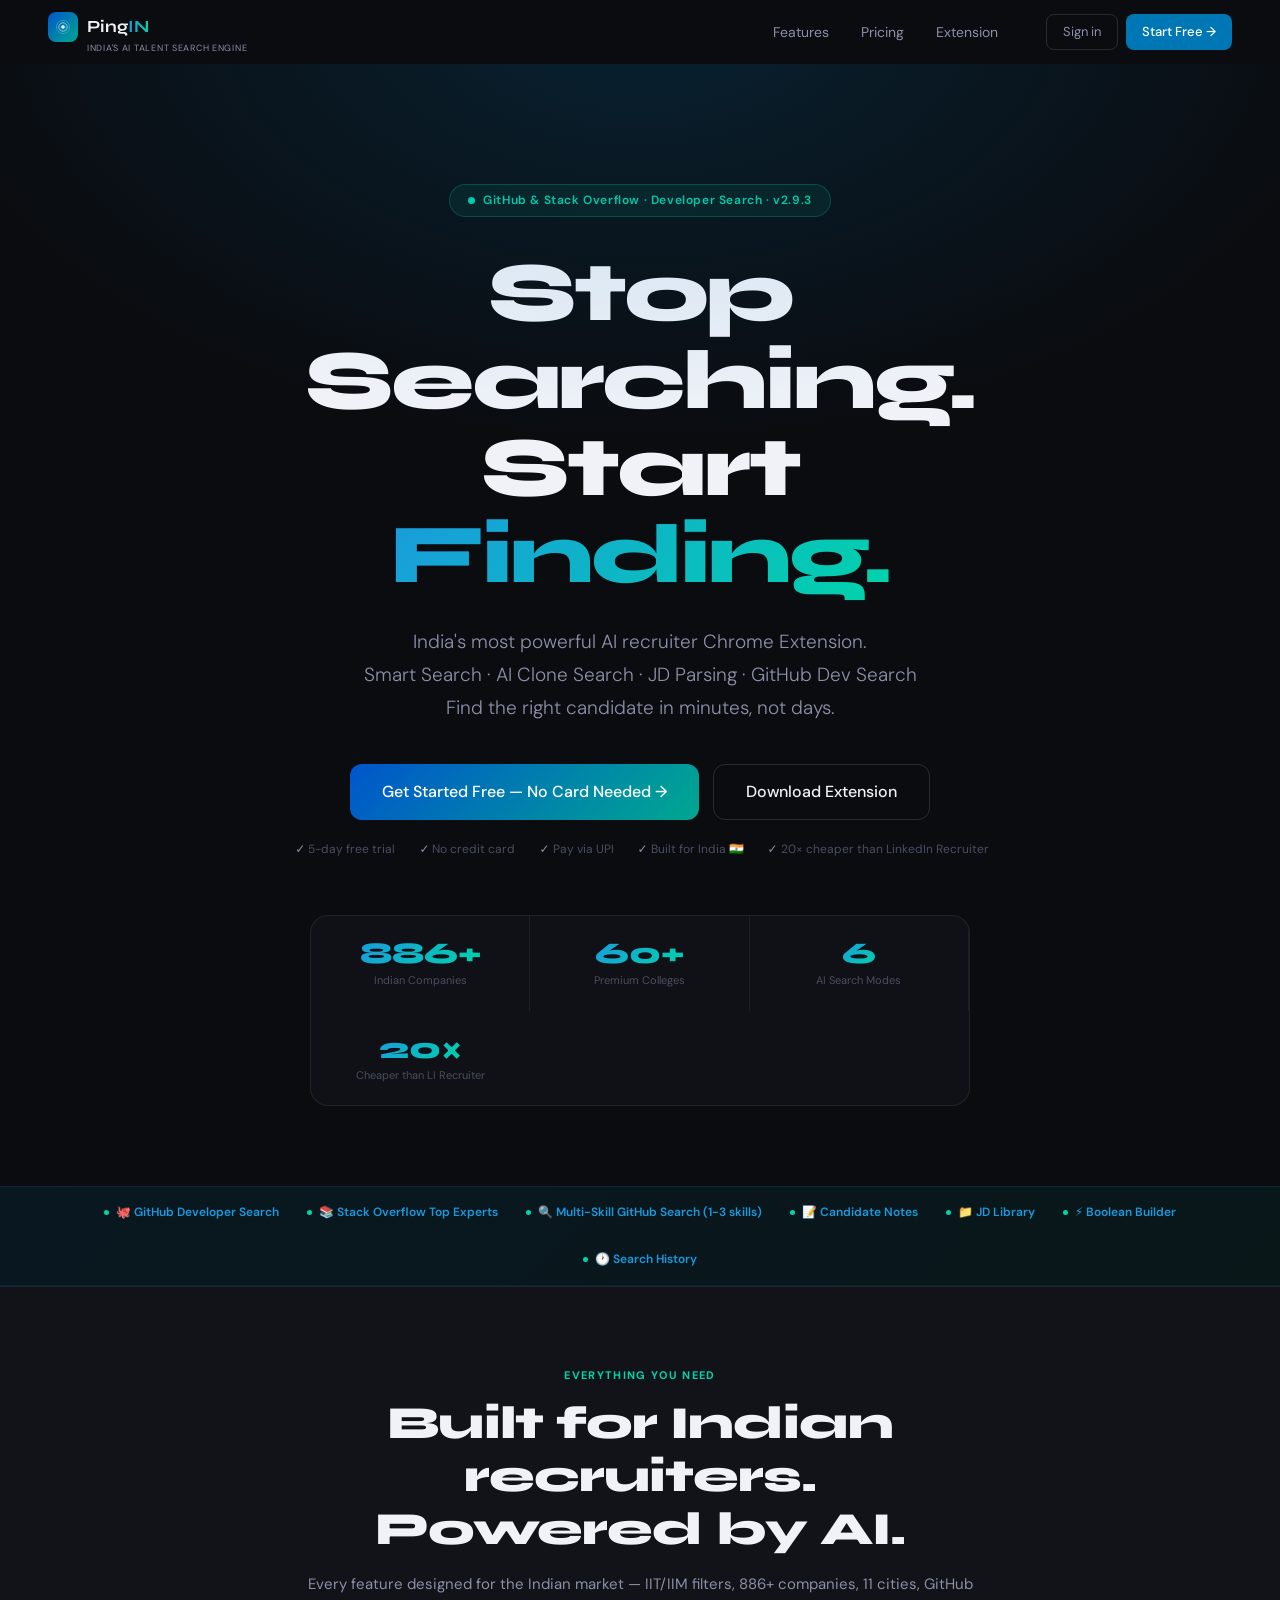
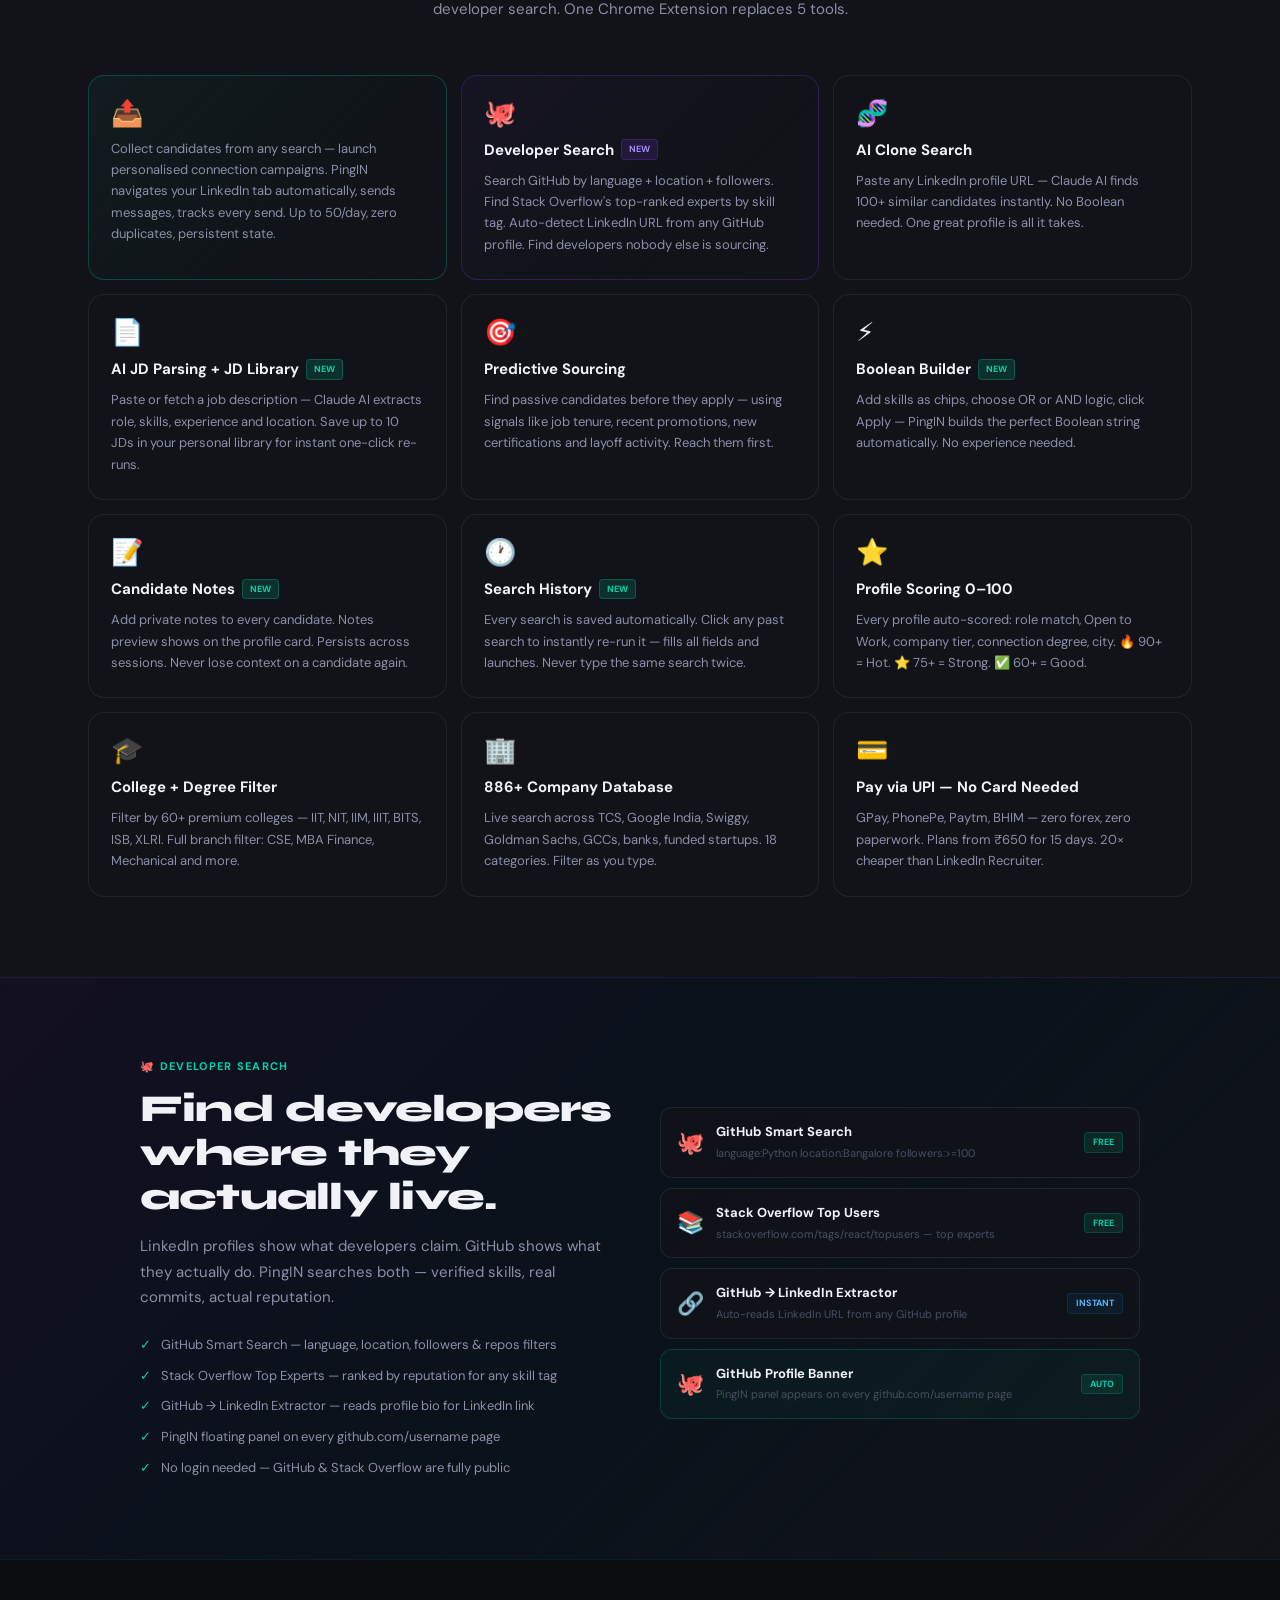
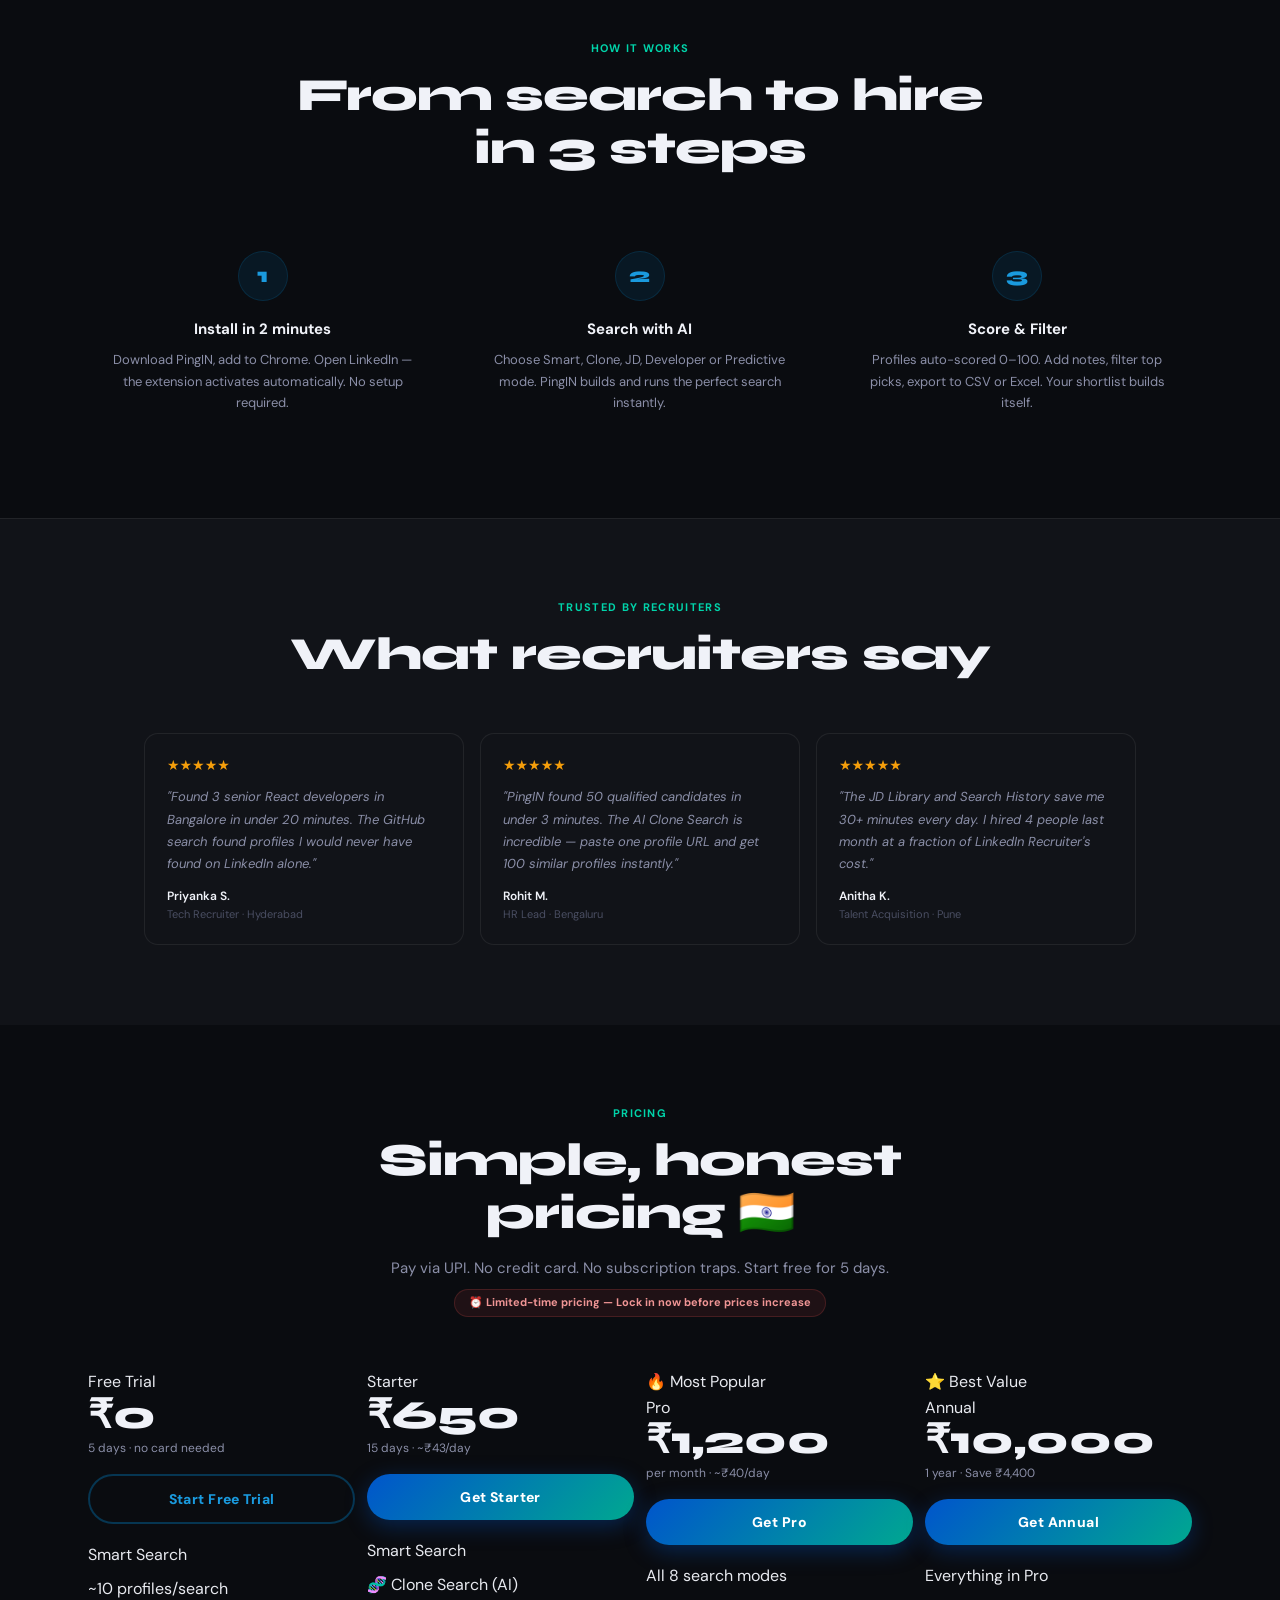
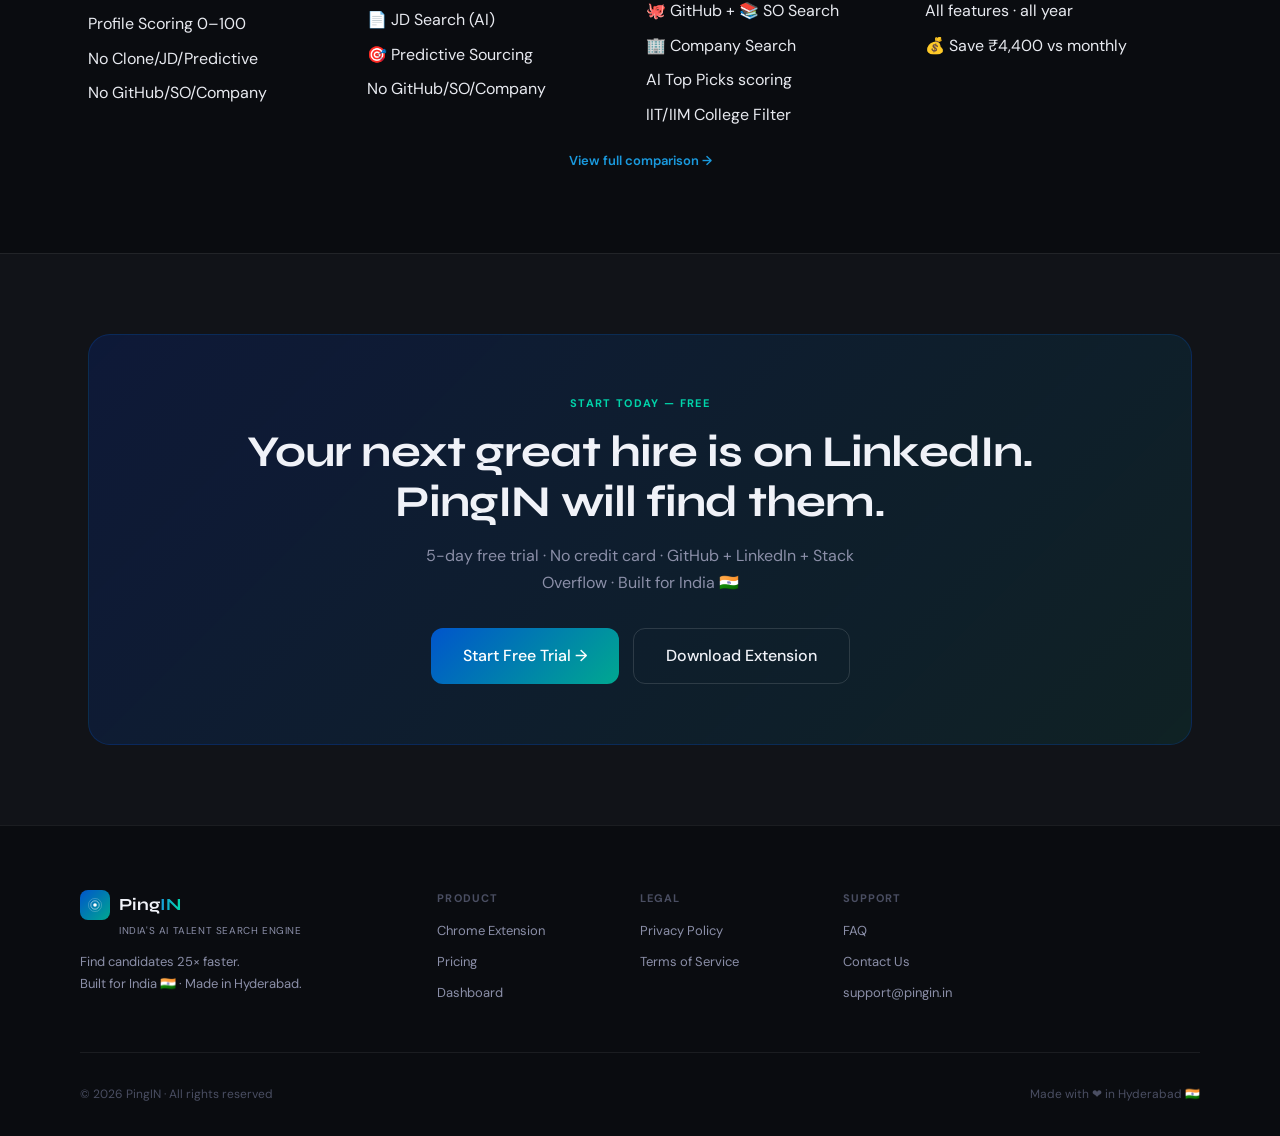
==== commit 26ddfd72: "Add files via upload" ====
--- a/index.html
+++ b/index.html
@@ -336,10 +336,10 @@
       <div style="display:inline-block;background:rgba(226,75,74,.1);border:1px solid rgba(226,75,74,.2);color:#F09595;font-size:11px;font-weight:700;padding:4px 14px;border-radius:100px;margin-top:8px;">⏰ Limited-time pricing — Lock in now before prices increase</div>
     </div>
     <div class="pricing-grid">
-      <div class="price-card reveal"><div class="price-name">Free Trial</div><div class="price-amt">₹0</div><div class="price-period">5 days · no card needed</div><button class="price-btn outline" onclick="location.href='login.html'">Start Free Trial</button><div class="price-feats"><div class="pf">Smart Search</div><div class="pf">~10 profiles/search</div><div class="pf">Profile Scoring 0–100</div><div class="pf">Boolean Builder ⚡</div><div class="pf">Search History 🕐</div><div class="pf">Candidate Notes 📝</div><div class="pf no">AI modes</div></div></div>
-      <div class="price-card reveal"><div class="price-name">Starter</div><div class="price-amt">₹650</div><div class="price-period">15 days · ~₹43/day</div><button class="price-btn primary" onclick="checkAuthThenPay('starter')">Get Starter</button><div class="price-feats"><div class="pf">Smart + Developer Search</div><div class="pf">~50 profiles/search</div><div class="pf">JD Library 📁</div><div class="pf">Boolean Builder ⚡</div><div class="pf">Search History 🕐</div><div class="pf no">AI Clone / JD / Predictive</div></div></div>
-      <div class="price-card featured reveal"><div class="price-badge">🔥 Most Popular</div><div class="price-name">Pro</div><div class="price-amt">₹1,200</div><div class="price-period">per month · ~₹40/day</div><button class="price-btn primary" onclick="checkAuthThenPay('pro')">Get Pro</button><div class="price-feats"><div class="pf"><strong>All 6 search modes + AI</strong></div><div class="pf">Unlimited profiles</div><div class="pf">AI Clone + JD + Predictive</div><div class="pf">Developer Search (GitHub + SO)</div><div class="pf">JD Library + Notes + History</div></div></div>
-      <div class="price-card reveal" style="border-color:rgba(0,212,170,.3);"><div class="price-badge" style="background:linear-gradient(90deg,#009B7D,#00D4AA);">🏆 Best Value</div><div class="price-name">Annual</div><div class="price-amt" style="font-size:30px;">₹10,000</div><div class="price-period">365 days · ~₹27/day</div><button class="price-btn" onclick="checkAuthThenPay('annual')" style="background:linear-gradient(135deg,#009B7D,#00D4AA);">Get Annual</button><div class="price-feats"><div class="pf">Everything in Pro</div><div class="pf">All features · all year</div><div class="pf"></div><div class="pf">Save ₹4,400 vs monthly</div></div></div>
+      <div class="price-card reveal"><div class="price-name">Free Trial</div><div class="price-amt">₹0</div><div class="price-period">5 days · no card needed</div><button class="price-btn outline" onclick="location.href='login.html'">Start Free Trial</button><div class="price-feats"><div class="pf">Smart Search</div><div class="pf">~10 profiles/search</div><div class="pf">Profile Scoring 0–100</div><div class="pf no">No Clone/JD/Predictive</div><div class="pf no">No GitHub/SO/Company</div></div></div>
+<div class="price-card"><div class="price-name">Starter</div><div class="price-amt">₹650</div><div class="price-period">15 days · ~₹43/day</div><button class="price-btn primary" onclick="checkAuthThenPay('starter')">Get Starter</button><div class="price-feats"><div class="pf">Smart Search</div><div class="pf">🧬 Clone Search (AI)</div><div class="pf">📄 JD Search (AI)</div><div class="pf">🎯 Predictive Sourcing</div><div class="pf no">No GitHub/SO/Company</div></div></div>
+<div class="price-card popular"><div class="price-ribbon">🔥 Most Popular</div><div class="price-name">Pro</div><div class="price-amt">₹1,200</div><div class="price-period">per month · ~₹40/day</div><button class="price-btn primary" onclick="checkAuthThenPay('pro')">Get Pro</button><div class="price-feats"><div class="pf">All 8 search modes</div><div class="pf">🐙 GitHub + 📚 SO Search</div><div class="pf">🏢 Company Search</div><div class="pf">AI Top Picks scoring</div><div class="pf">IIT/IIM College Filter</div></div></div>
+<div class="price-card"><div class="price-ribbon gold">⭐ Best Value</div><div class="price-name">Annual</div><div class="price-amt">₹10,000</div><div class="price-period">1 year · Save ₹4,400</div><button class="price-btn gold" onclick="checkAuthThenPay('annual')">Get Annual</button><div class="price-feats"><div class="pf">Everything in Pro</div><div class="pf">All features · all year</div><div class="pf">💰 Save ₹4,400 vs monthly</div></div></div></div>
     </div>
     <div style="text-align:center;margin-top:20px;"><a href="pricing.html" style="font-size:13px;color:#1A9ADE;font-weight:600;">View full comparison →</a></div>
   </div>
@@ -380,6 +380,8 @@
 </footer>
 
 <script src="js/pingin.js"></script>
+<script src="js/firebase-config.js"></script>
+<script src="js/pingin-firebase.js"></script>
 <script src="js/nav.js"></script>
 <script>
 const obs = new IntersectionObserver(entries=>{entries.forEach(e=>{if(e.isIntersecting){e.target.classList.add('visible');obs.unobserve(e.target);}});},{threshold:.1});
@@ -402,27 +404,33 @@
     // Page key from URL
     var page = location.pathname.replace(/\/$/,'').split('/').pop().replace('.html','') || 'home';
     if (!page || page === '') page = 'home';
-    var NS = 'pingin-in-v1';
-
-    // Hit: total page view
-    fetch('https://api.countapi.xyz/hit/' + NS + '/' + page)
-      .catch(function(){});
-
-    // Hit: total site visits (all pages combined)
-    fetch('https://api.countapi.xyz/hit/' + NS + '/total')
-      .catch(function(){});
-
-    // Hit: today's visits using date key
-    var today = new Date().toISOString().slice(0,10).replace(/-/g,'');
-    fetch('https://api.countapi.xyz/hit/' + NS + '/day-' + today)
-      .catch(function(){});
-
-    // Hit: this week
-    var d = new Date();
-    var week = d.getFullYear() + 'W' + Math.ceil((((d - new Date(d.getFullYear(),0,1))/864e5)+1)/7);
-    fetch('https://api.countapi.xyz/hit/' + NS + '/week-' + week)
-      .catch(function(){});
-  } catch(e) {}
+    // ── Page view tracking via Firebase RTDB ──────────────────────────────
+    try {
+      if (!window.FIREBASE_CONFIG || !FIREBASE_CONFIG.rtdbUrl || !FIREBASE_CONFIG.apiKey) return;
+      var _rtdbBase = FIREBASE_CONFIG.rtdbUrl;
+      var _rtdbKey  = FIREBASE_CONFIG.apiKey;
+      var _today    = new Date().toISOString().slice(0,10).replace(/-/g,'');
+      var _d        = new Date();
+      var _week     = _d.getFullYear() + 'W' + String(Math.ceil(((((_d - new Date(_d.getFullYear(),0,1))/864e5)+1)/7))).padStart(2,'0');
+
+      function _inc(path) {
+        var url = _rtdbBase + '/analytics/' + path + '.json?auth=' + _rtdbKey;
+        fetch(url)
+          .then(function(r){ return r.ok ? r.json() : 0; })
+          .then(function(cur){
+            return fetch(url, {
+              method: 'PUT',
+              headers: {'Content-Type':'application/json'},
+              body: String(((typeof cur === 'number' ? cur : 0) + 1))
+            });
+          }).catch(function(){});
+      }
+
+      _inc('total');
+      _inc('pages/' + page);
+      _inc('day-' + _today);
+      _inc('week-' + _week);
+    } catch(e) {}
 })();
 </script>
 </body>
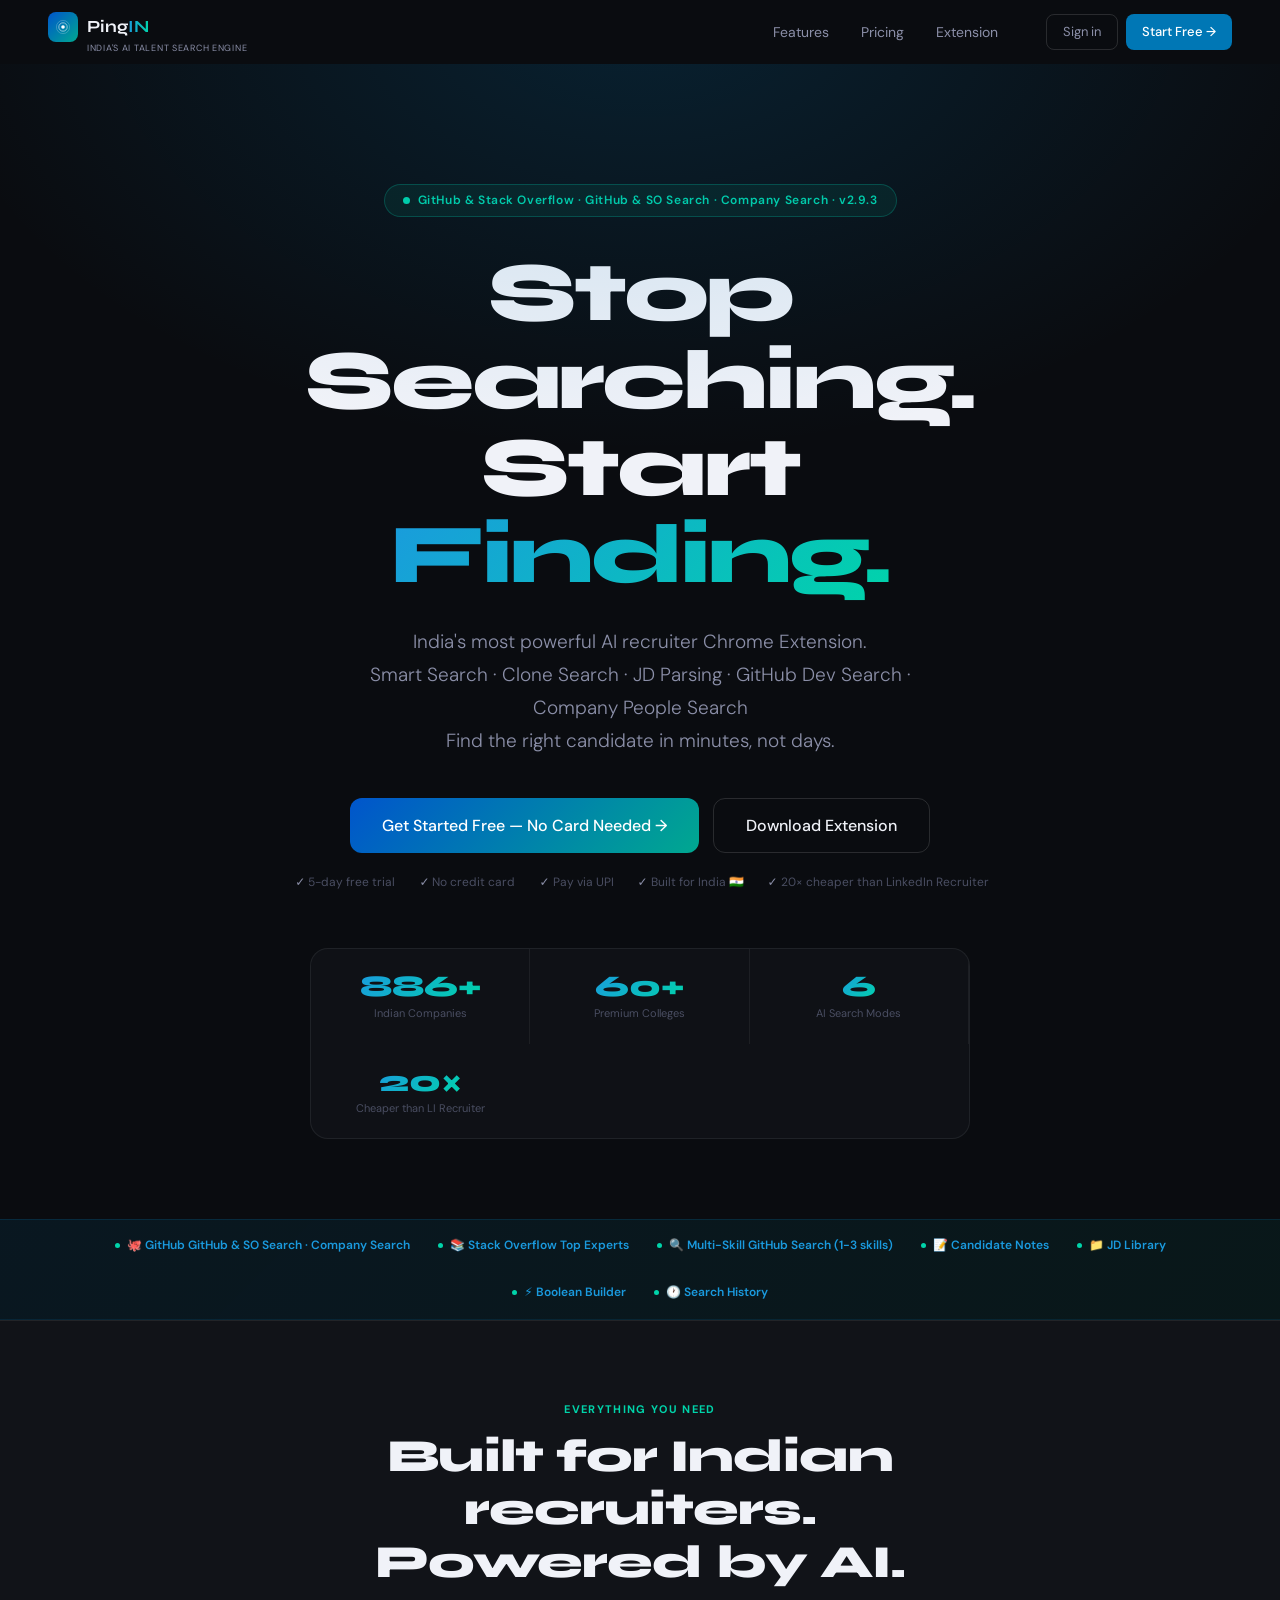
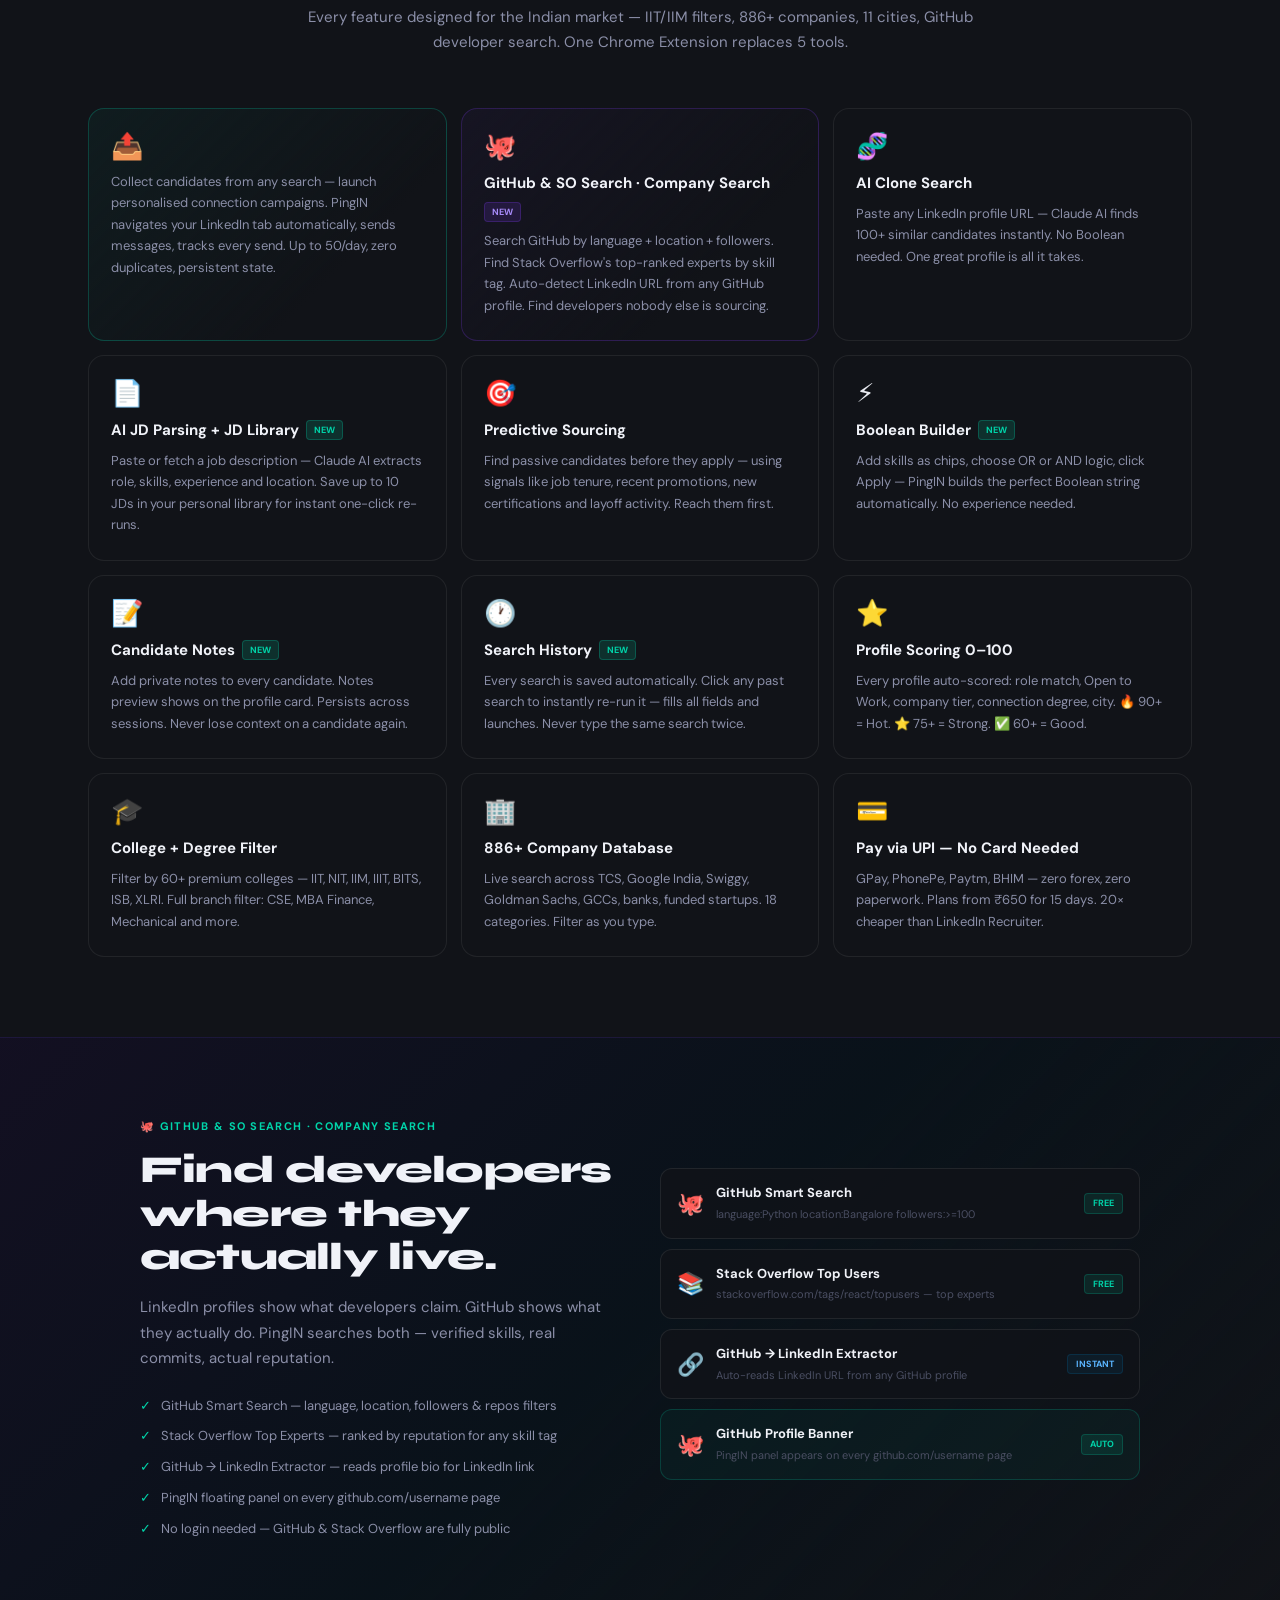
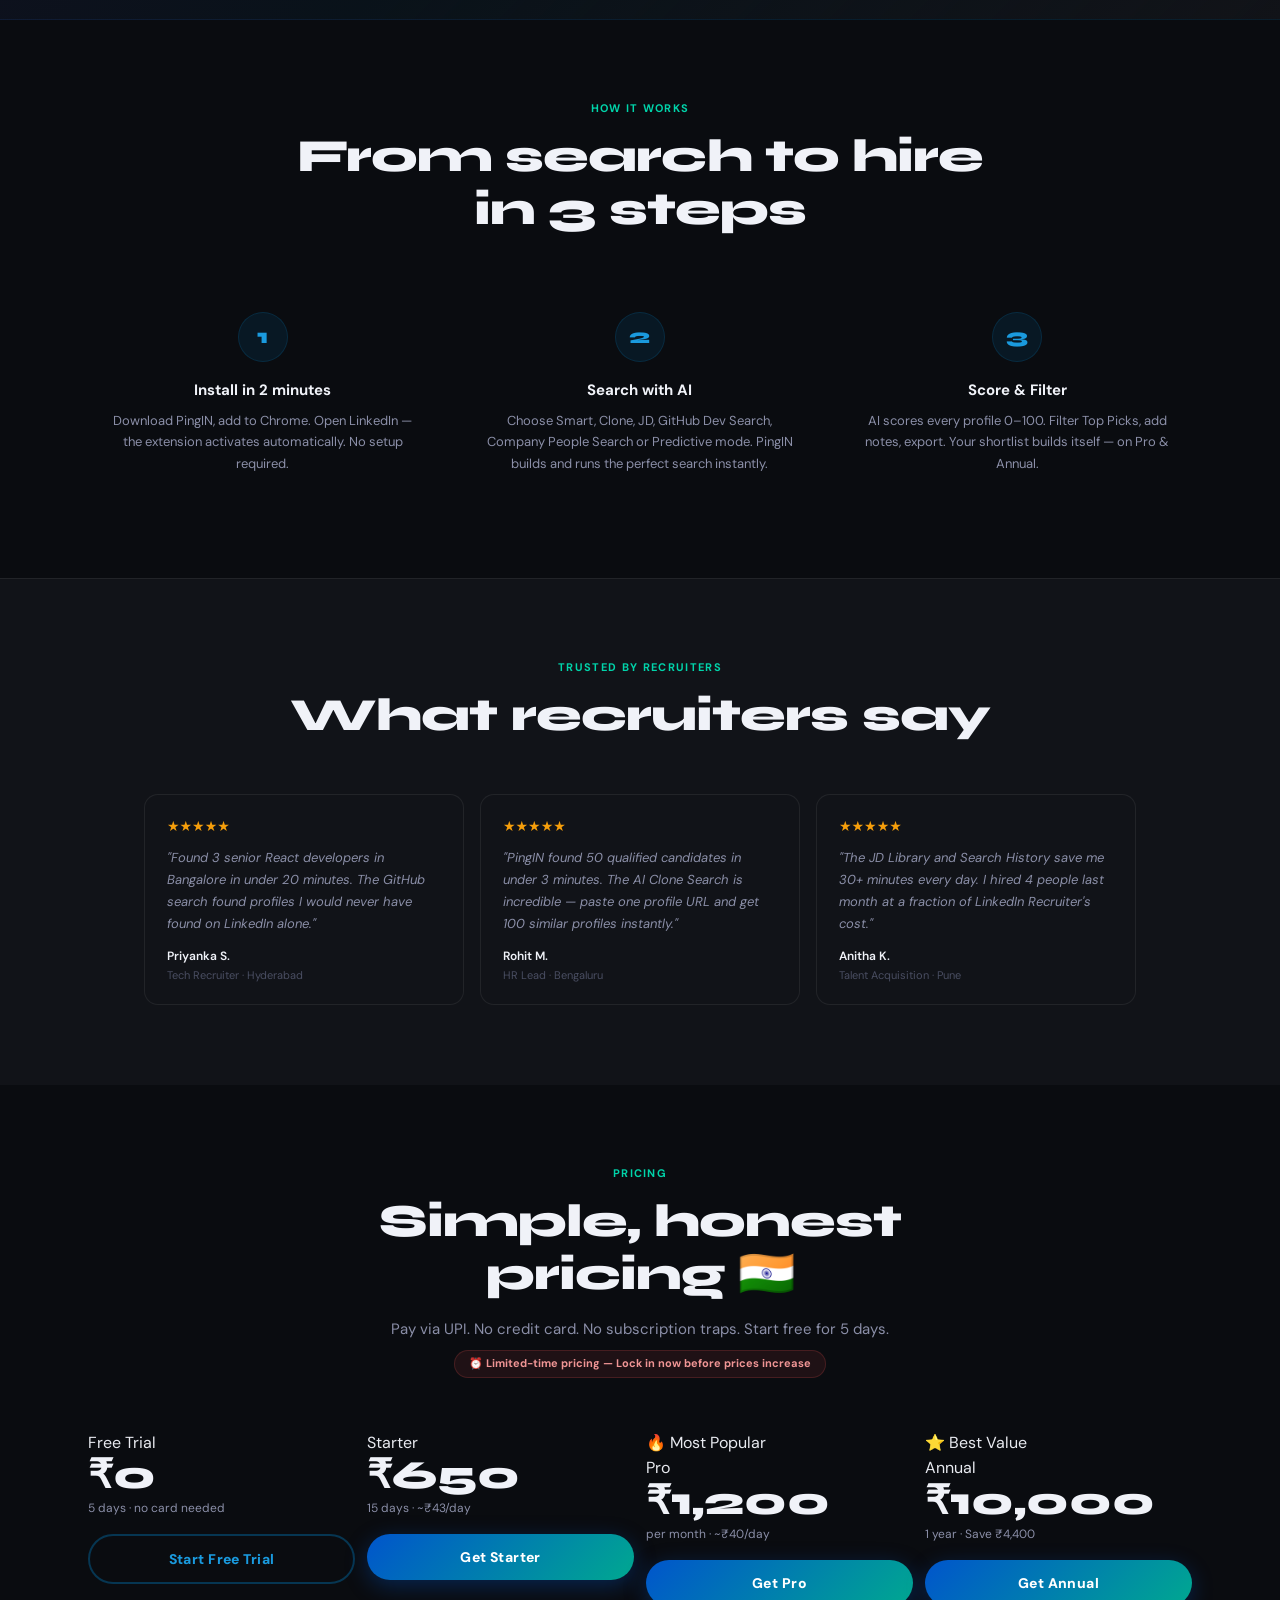
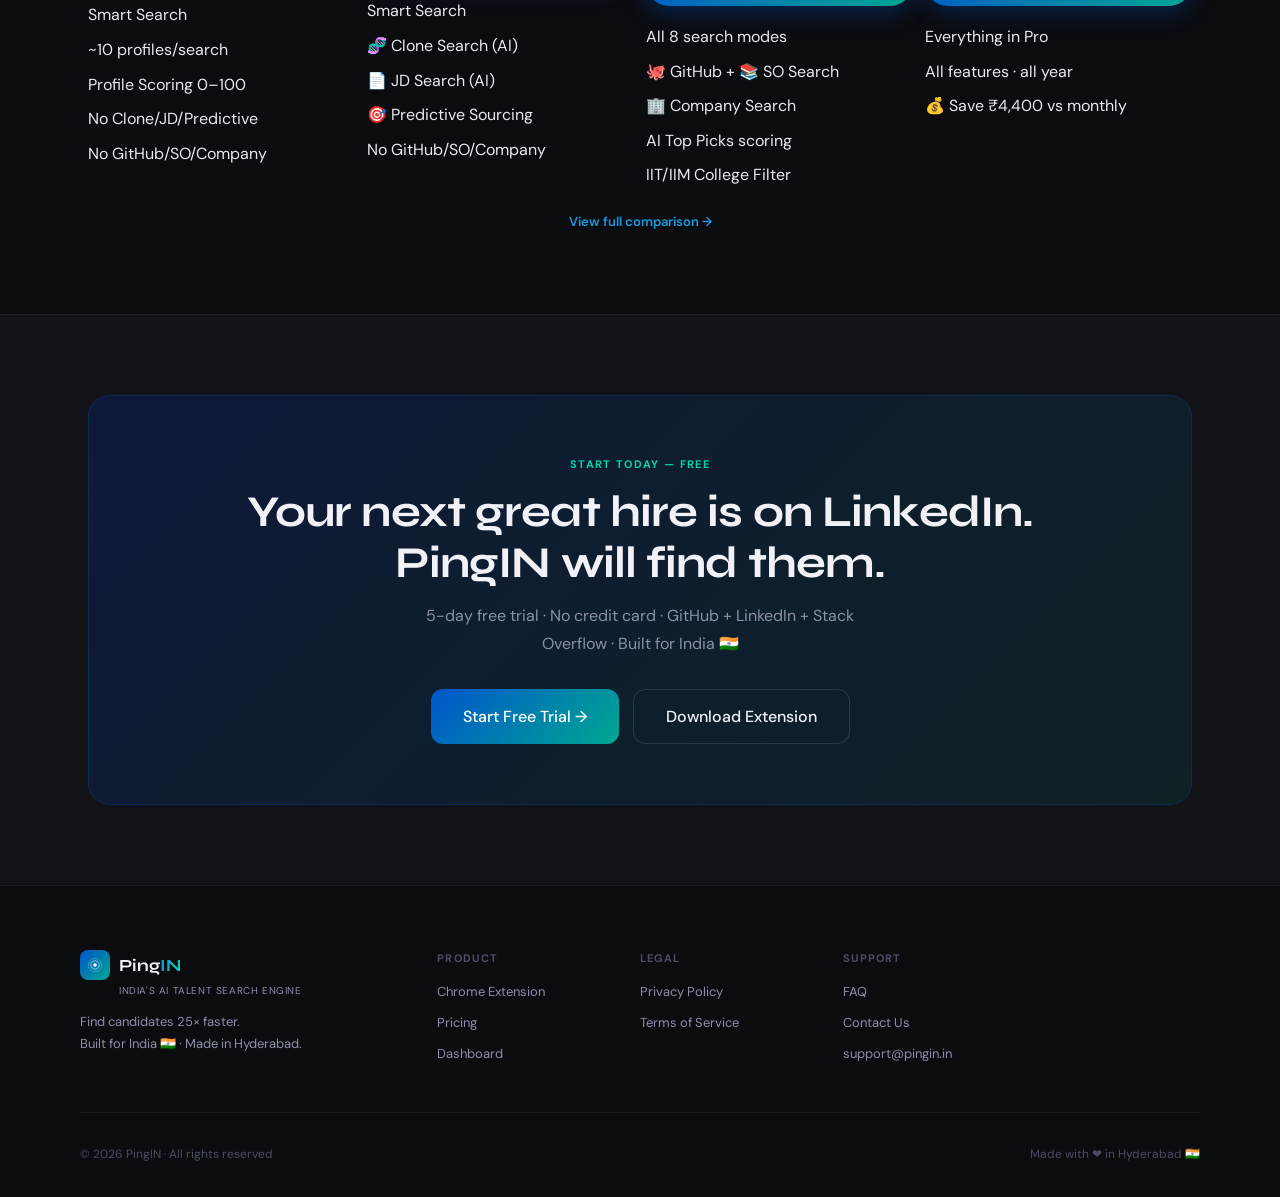
==== commit 092d97aa: "Add files via upload" ====
--- a/index.html
+++ b/index.html
@@ -4,7 +4,7 @@
 <meta charset="UTF-8">
 <meta name="viewport" content="width=device-width,initial-scale=1.0">
 <title>PingIN — India's AI Talent Search Engine</title>
-<meta name="description" content="India's most powerful AI recruiter Chrome Extension. Smart Search, AI Clone Search, JD Parsing, Developer Search on GitHub &amp; Stack Overflow. Find candidates 25× faster.">
+<meta name="description" content="India\'s most powerful AI recruiter Chrome Extension. Smart Search, AI Clone Search, JD Parsing, GitHub Dev Search, Company People Search. Find the right candidate in minutes, not days.">
 <link rel="icon" type="image/svg+xml" href="images/favicon.svg">
 <link rel="preconnect" href="https://fonts.googleapis.com">
 <link href="https://fonts.googleapis.com/css2?family=Syne:wght@700;800;900&family=DM+Sans:opsz,wght@9..40,400;9..40,500;9..40,600&display=swap" rel="stylesheet">
@@ -144,9 +144,9 @@
 <!-- HERO -->
 <section class="hero">
   <div class="hero-inner">
-    <div class="hero-tag" style="flex-wrap:wrap;text-align:center;max-width:90vw;line-height:1.6;"><span class="hero-tag-dot" style="flex-shrink:0;"></span>GitHub &amp; Stack Overflow · Developer Search · v2.9.3</div>
+    <div class="hero-tag" style="flex-wrap:wrap;text-align:center;max-width:90vw;line-height:1.6;"><span class="hero-tag-dot" style="flex-shrink:0;"></span>GitHub &amp; Stack Overflow · GitHub &amp; SO Search · Company Search · v2.9.3</div>
     <h1 class="hero-title">Stop Searching.<br>Start <span class="grad">Finding.</span></h1>
-    <p class="hero-sub">India's most powerful AI recruiter Chrome Extension.<br>Smart Search · AI Clone Search · JD Parsing · GitHub Dev Search<br>Find the right candidate in minutes, not days.</p>
+    <p class="hero-sub">India's most powerful AI recruiter Chrome Extension.<br>Smart Search · Clone Search · JD Parsing · GitHub Dev Search · Company People Search<br>Find the right candidate in minutes, not days.</p>
     <div class="hero-actions">
       <a href="login.html" class="btn-primary btn-lg" style="background:linear-gradient(135deg,#0055CC,#00A890);border:none;">Get Started Free — No Card Needed →</a>
       <a href="extension.html" class="btn-outline btn-lg">Download Extension</a>
@@ -170,7 +170,7 @@
 <!-- NEW FEATURES STRIP -->
 <div class="new-strip">
   <div class="new-strip-inner">
-    <div class="ns-item"><span class="ns-dot"></span>🐙 GitHub Developer Search</div>
+    <div class="ns-item"><span class="ns-dot"></span>🐙 GitHub GitHub &amp; SO Search · Company Search</div>
     <div class="ns-item"><span class="ns-dot"></span>📚 Stack Overflow Top Experts</div>
     <div class="ns-item"><span class="ns-dot"></span>🔍 Multi-Skill GitHub Search (1-3 skills)</div>
     
@@ -197,7 +197,7 @@
       </div>
       <div class="feat-card hl2 reveal">
         <div class="feat-icon">🐙</div>
-        <div class="feat-title">Developer Search <span class="feat-badge p">NEW</span></div>
+        <div class="feat-title">GitHub &amp; SO Search · Company Search <span class="feat-badge p">NEW</span></div>
         <div class="feat-desc">Search GitHub by language + location + followers. Find Stack Overflow's top-ranked experts by skill tag. Auto-detect LinkedIn URL from any GitHub profile. Find developers nobody else is sourcing.</div>
       </div>
       <div class="feat-card reveal">
@@ -259,7 +259,7 @@
   <div class="container">
     <div class="dev-grid">
       <div class="reveal">
-        <div class="section-tag">🐙 Developer Search</div>
+        <div class="section-tag">🐙 GitHub &amp; SO Search · Company Search</div>
         <h2 class="section-title" style="font-size:clamp(24px,3.5vw,38px);margin-bottom:16px;">Find developers where they actually live.</h2>
         <p style="font-size:15px;color:#8B8FA8;line-height:1.7;margin-bottom:24px;">LinkedIn profiles show what developers claim. GitHub shows what they actually do. PingIN searches both — verified skills, real commits, actual reputation.</p>
         <div style="display:flex;flex-direction:column;gap:10px;">
@@ -289,8 +289,8 @@
     </div>
     <div class="how-grid">
       <div class="how-step reveal"><div class="how-num">1</div><div class="how-title">Install in 2 minutes</div><div class="how-desc">Download PingIN, add to Chrome. Open LinkedIn — the extension activates automatically. No setup required.</div></div>
-      <div class="how-step reveal"><div class="how-num">2</div><div class="how-title">Search with AI</div><div class="how-desc">Choose Smart, Clone, JD, Developer or Predictive mode. PingIN builds and runs the perfect search instantly.</div></div>
-      <div class="how-step reveal"><div class="how-num">3</div><div class="how-title">Score &amp; Filter</div><div class="how-desc">Profiles auto-scored 0–100. Add notes, filter top picks, export to CSV or Excel. Your shortlist builds itself.</div></div>
+      <div class="how-step reveal"><div class="how-num">2</div><div class="how-title">Search with AI</div><div class="how-desc">Choose Smart, Clone, JD, GitHub Dev Search, Company People Search or Predictive mode. PingIN builds and runs the perfect search instantly.</div></div>
+      <div class="how-step reveal"><div class="how-num">3</div><div class="how-title">Score &amp; Filter</div><div class="how-desc">AI scores every profile 0–100. Filter Top Picks, add notes, export. Your shortlist builds itself — on Pro &amp; Annual.</div></div>
       
     </div>
   </div>
